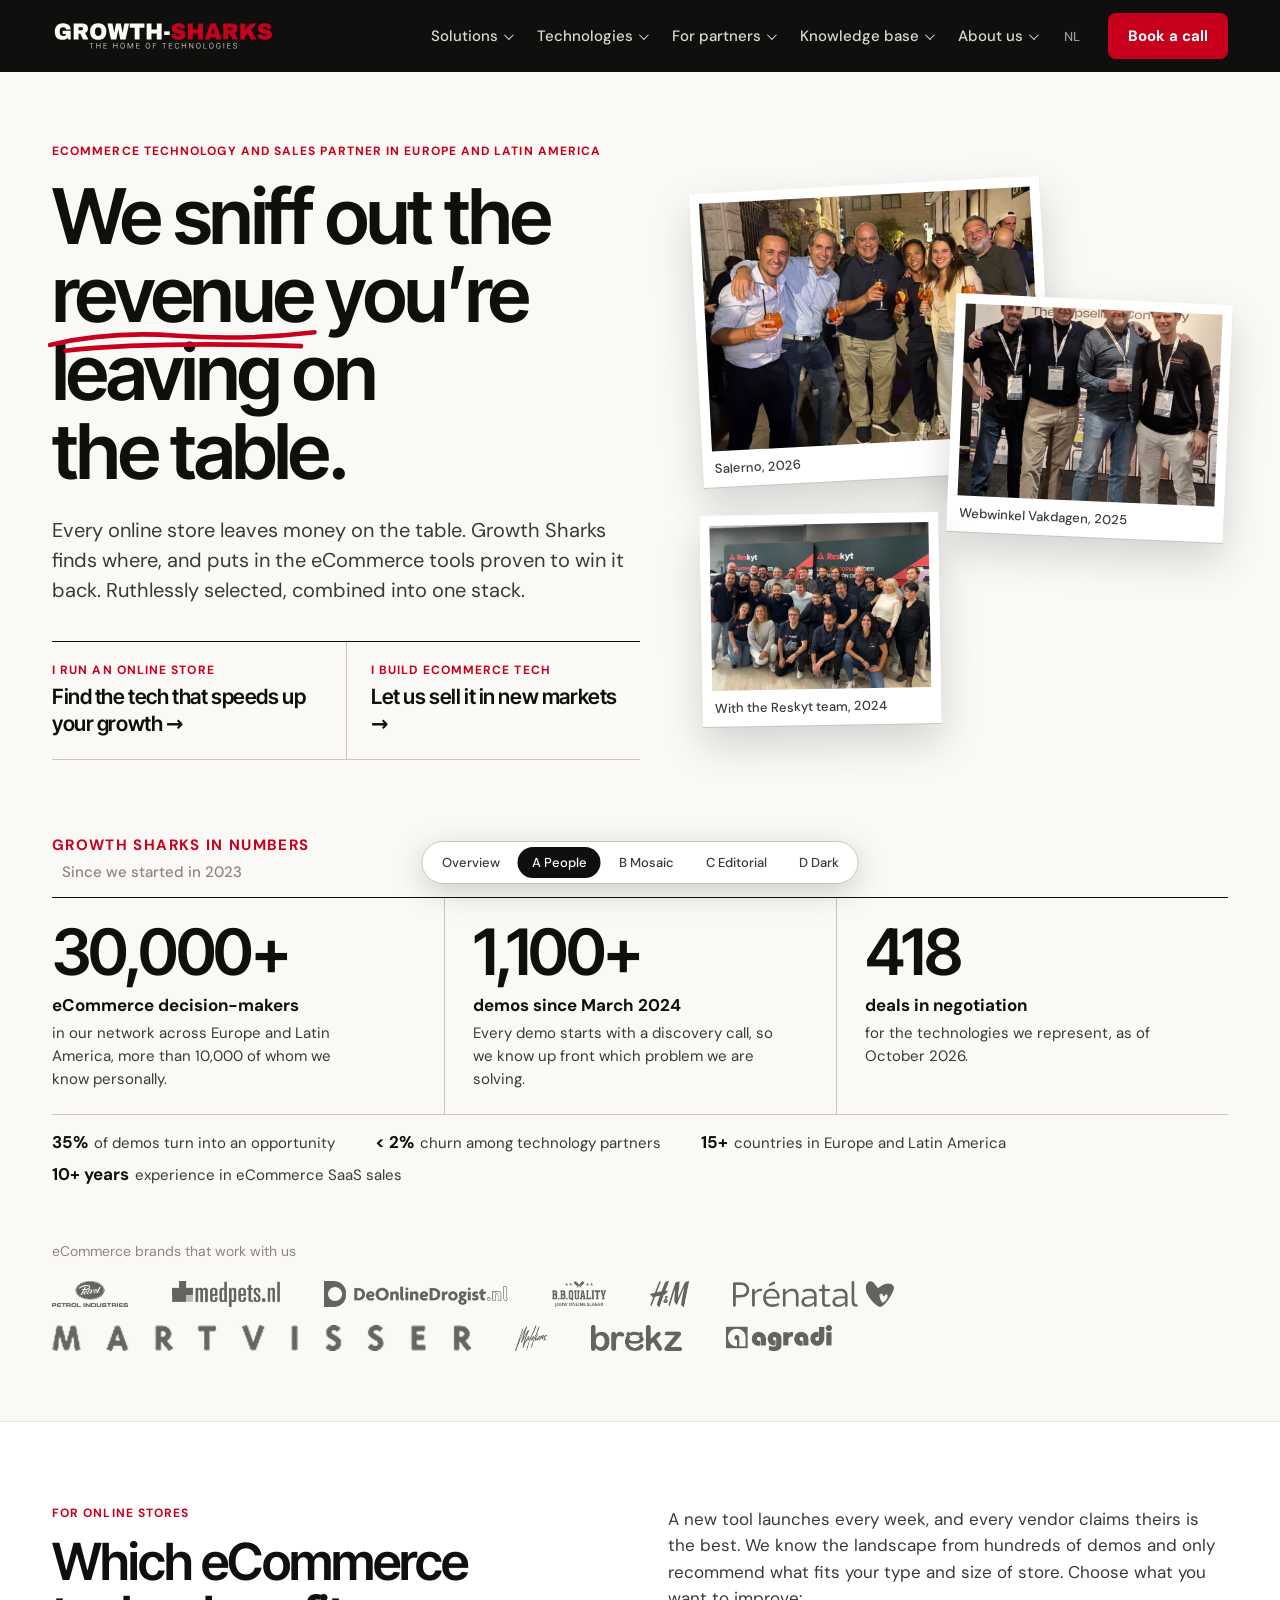
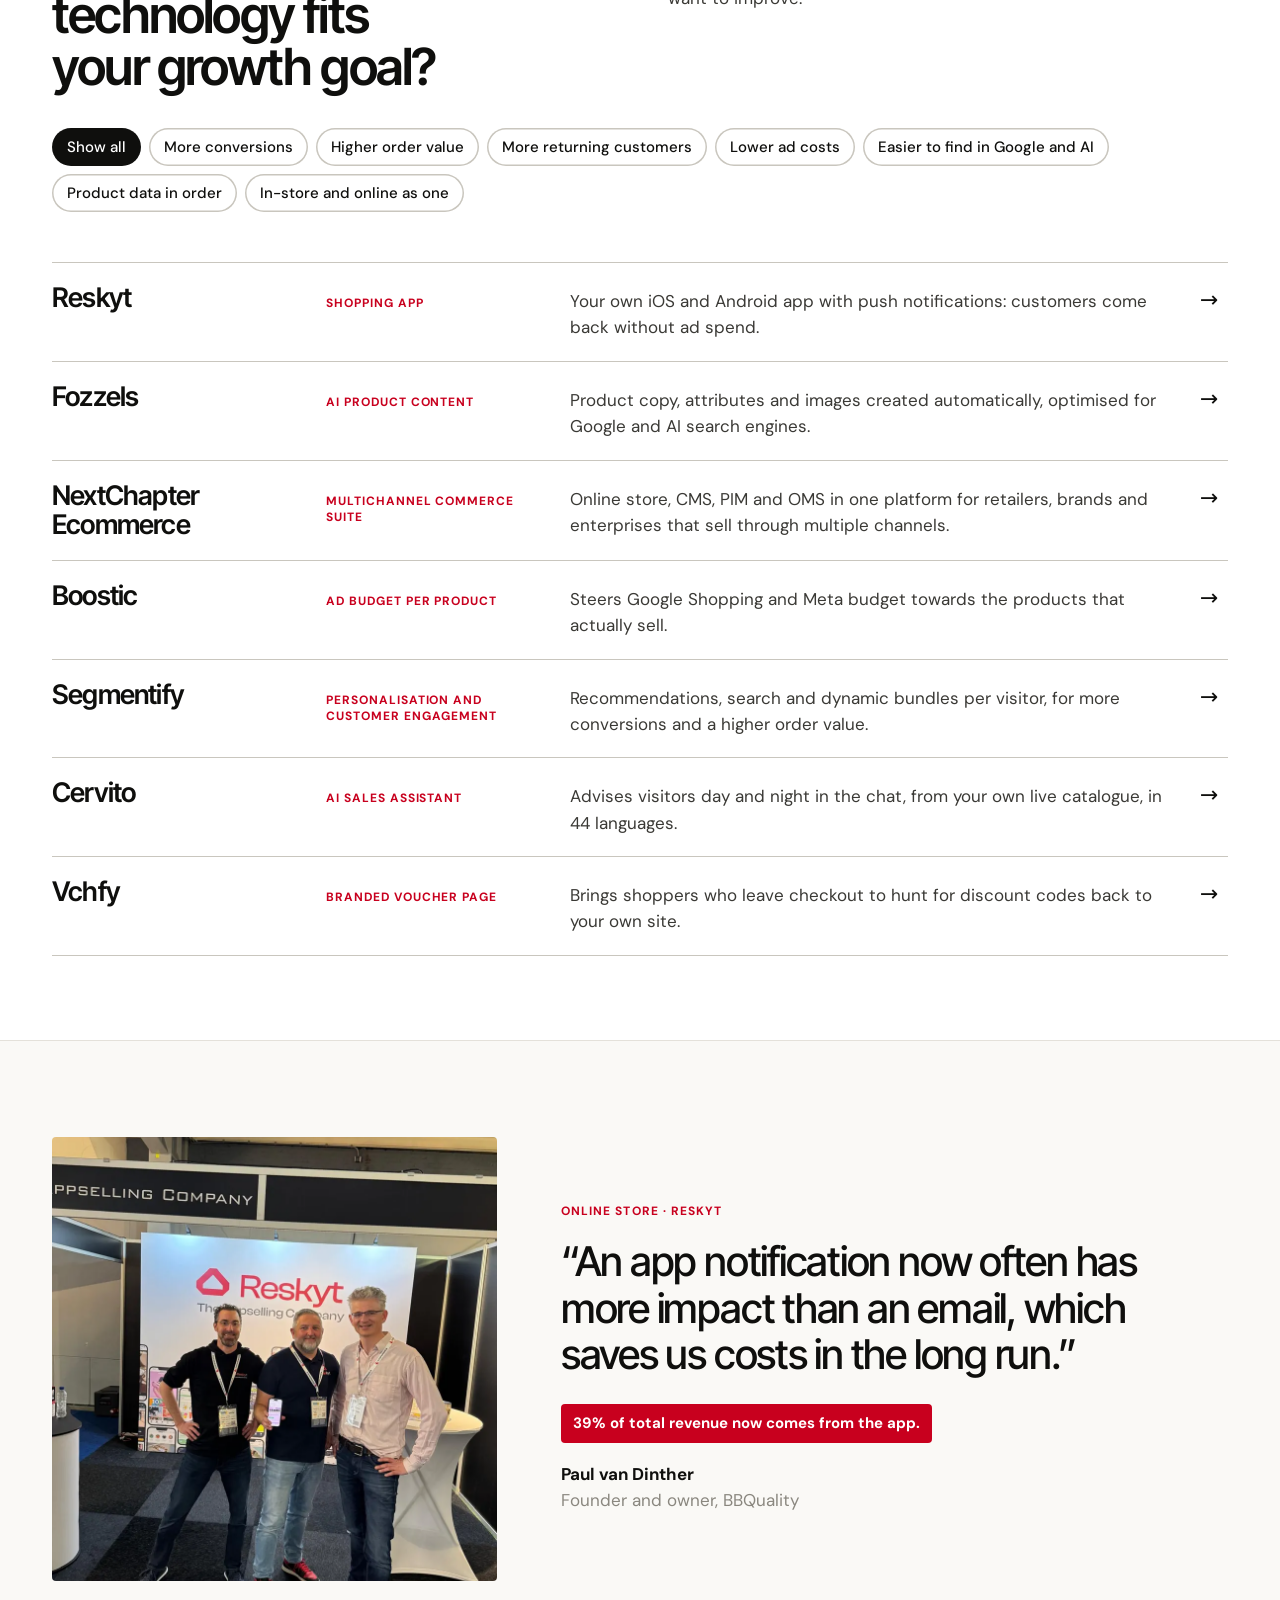
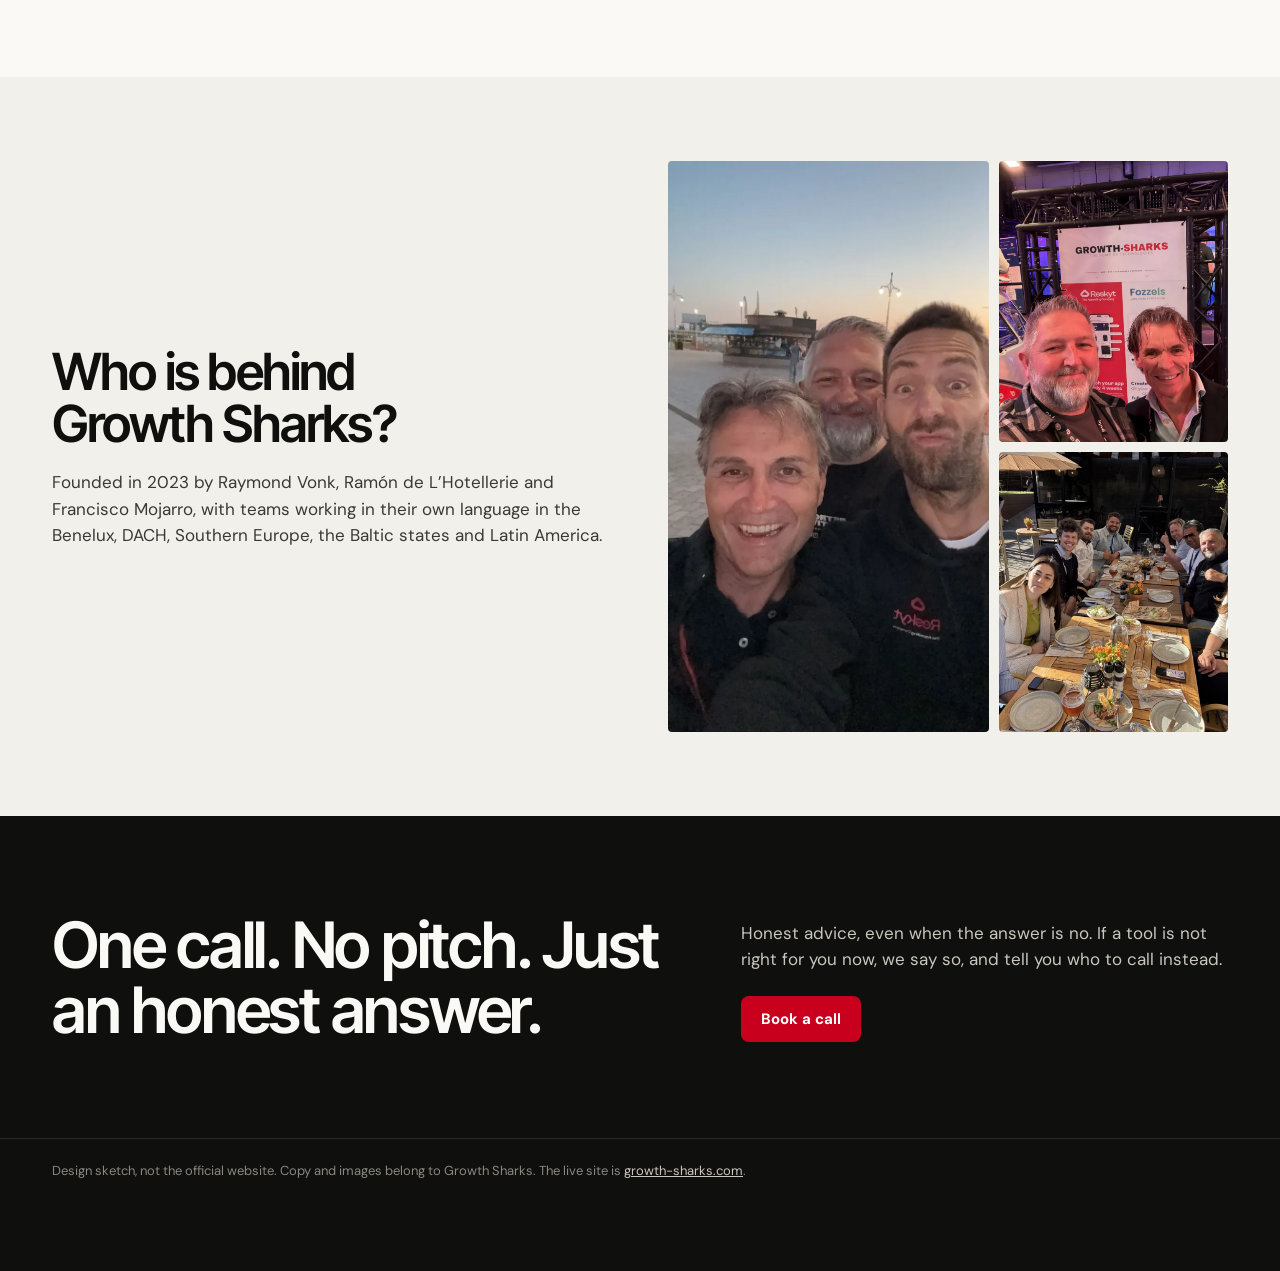
==== a-people.html @ c6c8a829 "Design sketches: four directions for the home page" ====
<!doctype html>
<html lang="en">
<head>
<meta charset="utf-8">
<meta name="viewport" content="width=device-width,initial-scale=1">
<title>A. People first</title>
<meta name="robots" content="noindex,nofollow">
<link rel="stylesheet" href="base.css">
<script src="proto.js" defer></script>
<style>
/* A. People first. References: Clay, Maze, Dovetail. Real photos replace the diagram. */
.hero{padding:72px 0 40px}
.hero .wrap{display:grid;grid-template-columns:1.05fr .95fr;gap:56px;align-items:center}
.hero h1{font-size:clamp(46px,6vw,84px);margin:18px 0 24px}
.hero h1 em{font-style:normal;position:relative;white-space:nowrap}
.hero h1 em svg{position:absolute;left:-2%;bottom:-.16em;width:104%;height:.3em;overflow:visible}
.hero p.lead{font-size:20px;line-height:1.5;color:var(--ink-3);max-width:34em}

.paths{display:grid;grid-template-columns:1fr 1fr;margin-top:36px;border-top:1.5px solid var(--ink)}
.paths a{padding:20px 20px 20px 0;display:block;border-bottom:1px solid var(--line-2)}
.paths a+a{padding-left:24px;border-left:1px solid var(--line-2)}
.paths small{display:block;font:700 12px var(--body);letter-spacing:.09em;text-transform:uppercase;color:var(--red);margin-bottom:6px}
.paths b{font:600 21px/1.2 var(--head);letter-spacing:-.02em}
.paths a:hover b{text-decoration:underline;text-decoration-thickness:2px;text-underline-offset:4px}

.pile{position:relative;height:545px}
.pile figure{position:absolute;background:#fff;padding:10px 10px 0;box-shadow:0 1px 0 var(--line-2),0 18px 40px rgba(15,15,13,.16)}
.pile img{width:100%;aspect-ratio:4/3;object-fit:cover}
.pile figcaption{font:500 13px/1 var(--body);color:var(--ink-3);padding:11px 2px 12px}
.pile .p1{width:66%;left:0;top:6px;transform:rotate(-3deg)}
.pile .p2{width:52%;right:0;top:120px;transform:rotate(2.5deg);z-index:2}
.pile .p3{width:45%;left:1%;bottom:0;transform:rotate(-1deg);z-index:3}

.nums{padding:36px 0 28px}
.nums .row{display:grid;grid-template-columns:repeat(3,1fr);border-top:1.5px solid var(--ink)}
.nums .row>div{padding:22px 28px 22px 0}
.nums .row>div+div{padding-left:28px;border-left:1px solid var(--line-2)}
.nums b{display:block;font:600 clamp(44px,5vw,68px)/1 var(--head);letter-spacing:-.04em}
.nums span{display:block;font-weight:700;margin:8px 0 4px}
.nums p{font-size:15px;color:var(--ink-3);max-width:30ch}
.nums .small{display:flex;flex-wrap:wrap;gap:8px 40px;border-top:1px solid var(--line-2);padding-top:16px;font-size:15px;color:var(--ink-3)}
.nums .small b{display:inline;font:700 17px var(--body);letter-spacing:0;color:var(--ink);margin-right:6px}

.brands{padding:26px 0 70px}
.brands p{font-size:14px;color:var(--mute);margin-bottom:18px}

.sel{background:#fff;border-top:1px solid var(--line);border-bottom:1px solid var(--line);padding:84px 0}
.sel .top{display:grid;grid-template-columns:1fr 1fr;gap:56px;margin-bottom:36px}
.sel h2{font-size:clamp(34px,4vw,54px)}
.sel .top p{color:var(--ink-3)}
.rows a{display:grid;grid-template-columns:250px 220px 1fr 28px;gap:24px;align-items:baseline;padding:20px 0;border-top:1px solid var(--line-2)}
.rows a:last-child{border-bottom:1px solid var(--line-2)}
.rows b{font:600 27px/1.1 var(--head);letter-spacing:-.03em}
.rows small{font:700 12px var(--body);letter-spacing:.08em;text-transform:uppercase;color:var(--red)}
.rows span{color:var(--ink-3)}
.rows i{font-style:normal;font-size:22px;transition:transform .15s}
.rows a:hover{background:var(--paper)}
.rows a:hover i{transform:translateX(6px);color:var(--red)}

.say{padding:96px 0}
.say .wrap{display:grid;grid-template-columns:.8fr 1.2fr;gap:64px;align-items:center}
.say img{width:100%;aspect-ratio:1/1;object-fit:cover;border-radius:4px}
.say blockquote{font:500 clamp(28px,3.2vw,44px)/1.14 var(--head);letter-spacing:-.03em}
.say .res{display:inline-block;margin:26px 0 18px;padding:8px 12px;background:var(--red);color:#fff;font-weight:700;font-size:15px;border-radius:4px}
.say cite{display:block;font-style:normal;font-weight:700}
.say cite span{display:block;font-weight:400;color:var(--mute)}

.who{background:var(--paper-2);padding:84px 0}
.who .wrap{display:grid;grid-template-columns:1fr 1fr;gap:56px;align-items:center}
.who h2{font-size:clamp(34px,4vw,54px);margin-bottom:20px}
.who p{color:var(--ink-3);max-width:36em}
.who .strip{display:grid;grid-template-columns:1.4fr 1fr;gap:10px}
.who .strip img{width:100%;height:100%;object-fit:cover;border-radius:4px;aspect-ratio:4/3}
.who .strip img:first-child{grid-row:span 2;aspect-ratio:auto}

@media (max-width:900px){
  .hero .wrap,.sel .top,.say .wrap,.who .wrap{grid-template-columns:1fr;gap:32px}
  .paths,.nums .row{grid-template-columns:1fr}
  .paths a+a,.nums .row>div+div{padding-left:0;border-left:0}
  .nums .row>div{border-bottom:1px solid var(--line-2)}
  .pile{height:400px}
  .rows a{grid-template-columns:1fr 24px;gap:4px 12px}
  .rows small,.rows span{grid-column:1}
  .rows i{grid-row:1;grid-column:2}
}
</style>
</head>
<body>
<header class="hd"><div class="wrap">
  <img src="assets/img/gs-logo-light.svg" alt="Growth Sharks, the home of technologies">
  <nav><a href="#">Solutions</a><a href="#">Technologies</a><a href="#">For partners</a><a href="#">Knowledge base</a><a href="#">About us</a></nav>
  <a class="lang" href="https://www.growth-sharks.com/">NL</a><a class="btn" href="#contact">Book a call</a>
</div></header>

<section class="hero"><div class="wrap">
  <div>
    <p class="eyebrow">eCommerce technology and sales partner in Europe and Latin America</p>
    <h1>We sniff out the <em>revenue<svg viewBox="0 0 300 20" preserveAspectRatio="none" aria-hidden="true"><path d="M3 13c48-9 92-11 142-8 52 3 98 2 152-3M20 18c70-6 150-7 262-4" fill="none" stroke="#c8001e" stroke-width="4" stroke-linecap="round"/></svg></em> you’re leaving on the table.</h1>
    <p class="lead">Every online store leaves money on the table. Growth Sharks finds where, and puts in the eCommerce tools proven to win it back. Ruthlessly selected, combined into one stack.</p>
    <div class="paths">
      <a href="#stores"><small>I run an online store</small><b>Find the tech that speeds up your growth →</b></a>
      <a href="https://www.growth-sharks.com/en/#gs-partners"><small>I build eCommerce tech</small><b>Let us sell it in new markets →</b></a>
    </div>
  </div>
  <div class="pile" aria-label="The Growth Sharks team at work">
    <figure class="p1"><img src="assets/img/reel/2026-salerno-networking.webp" alt=""><figcaption>Salerno, 2026</figcaption></figure>
    <figure class="p2"><img src="assets/img/reel/2025-wwv.webp" alt=""><figcaption>Webwinkel Vakdagen, 2025</figcaption></figure>
    <figure class="p3"><img src="assets/img/reel/2024-reskyt-team-building-1.webp" alt=""><figcaption>With the Reskyt team, 2024</figcaption></figure>
  </div>
</div></section>

<section class="nums"><div class="wrap">
  <p class="eyebrow" style="margin-bottom:14px">Growth Sharks in numbers <span class="mute" style="font-weight:500;text-transform:none;letter-spacing:0;margin-left:10px">Since we started in 2023</span></p>
  <div class="row">
    <div><b>30,000+</b><span>eCommerce decision-makers</span><p>in our network across Europe and Latin America, more than 10,000 of whom we know personally.</p></div>
    <div><b>1,100+</b><span>demos since March 2024</span><p>Every demo starts with a discovery call, so we know up front which problem we are solving.</p></div>
    <div><b>418</b><span>deals in negotiation</span><p>for the technologies we represent, as of October 2026.</p></div>
  </div>
  <div class="small">
    <div><b>35%</b>of demos turn into an opportunity</div>
    <div><b>&lt; 2%</b>churn among technology partners</div>
    <div><b>15+</b>countries in Europe and Latin America</div>
    <div><b>10+ years</b>experience in eCommerce SaaS sales</div>
  </div>
</div></section>

<section class="brands"><div class="wrap">
  <p>eCommerce brands that work with us</p>
  <div class="logos">
    <img src="assets/img/logos/petrol.webp" alt="Petrol Industries"><img src="assets/img/logos/medpets.webp" alt="Medpets"><img src="assets/img/logos/deonlinedrogist.webp" alt="DeOnlineDrogist"><img src="assets/img/logos/bbquality.webp" alt="BBQuality"><img src="assets/img/logos/hm.webp" alt="H&amp;M"><img src="assets/img/logos/prenatal.webp" alt="Prenatal"><img src="assets/img/logos/mart-visser.webp" alt="Mart Visser"><img src="assets/img/logos/malelions.webp" alt="Malelions"><img src="assets/img/logos/brekz.webp" alt="Brekz"><img src="assets/img/logos/agradi.webp" alt="Agradi">
  </div>
</div></section>

<section class="sel" id="stores"><div class="wrap">
  <div class="top">
    <div><p class="eyebrow" style="margin-bottom:14px">For online stores</p><h2>Which eCommerce technology fits your growth goal?</h2></div>
    <p>A new tool launches every week, and every vendor claims theirs is the best. We know the landscape from hundreds of demos and only recommend what fits your type and size of store. Choose what you want to improve:</p>
  </div>
  <div class="chips" data-goals></div>
  <div class="rows">
    <a data-tech="reskyt" href="https://www.growth-sharks.com/en/reskyt/"><b>Reskyt</b><small>Shopping app</small><span>Your own iOS and Android app with push notifications: customers come back without ad spend.</span><i>→</i></a>
    <a data-tech="fozzels" href="https://www.growth-sharks.com/en/fozzels/"><b>Fozzels</b><small>AI product content</small><span>Product copy, attributes and images created automatically, optimised for Google and AI search engines.</span><i>→</i></a>
    <a data-tech="nextchapter-ecommerce" href="https://www.growth-sharks.com/en/nextchapter-ecommerce/"><b>NextChapter Ecommerce</b><small>Multichannel commerce suite</small><span>Online store, CMS, PIM and OMS in one platform for retailers, brands and enterprises that sell through multiple channels.</span><i>→</i></a>
    <a data-tech="boostic" href="https://www.growth-sharks.com/en/boostic/"><b>Boostic</b><small>Ad budget per product</small><span>Steers Google Shopping and Meta budget towards the products that actually sell.</span><i>→</i></a>
    <a data-tech="segmentify" href="https://www.growth-sharks.com/en/segmentify/"><b>Segmentify</b><small>Personalisation and customer engagement</small><span>Recommendations, search and dynamic bundles per visitor, for more conversions and a higher order value.</span><i>→</i></a>
    <a data-tech="cervito" href="https://www.growth-sharks.com/en/cervito/"><b>Cervito</b><small>AI sales assistant</small><span>Advises visitors day and night in the chat, from your own live catalogue, in 44 languages.</span><i>→</i></a>
    <a data-tech="vchfy" href="https://www.growth-sharks.com/en/vchfy/"><b>Vchfy</b><small>Branded voucher page</small><span>Brings shoppers who leave checkout to hunt for discount codes back to your own site.</span><i>→</i></a>
  </div>
</div></section>

<section class="say"><div class="wrap">
  <img src="assets/img/reel/2025-wwv-mr-online-drogist.webp" alt="">
  <div>
    <p class="eyebrow" style="margin-bottom:18px">Online store · Reskyt</p>
    <blockquote>“An app notification now often has more impact than an email, which saves us costs in the long run.”</blockquote>
    <p class="res">39% of total revenue now comes from the app.</p>
    <cite>Paul van Dinther<span>Founder and owner, BBQuality</span></cite>
  </div>
</div></section>

<section class="who"><div class="wrap">
  <div>
    <h2>Who is behind Growth Sharks?</h2>
    <p>Founded in 2023 by Raymond Vonk, Ramón de L’Hotellerie and Francisco Mojarro, with teams working in their own language in the Benelux, DACH, Southern Europe, the Baltic states and Latin America.</p>
  </div>
  <div class="strip">
    <img src="assets/img/reel/2025-scheveningen.webp" alt="">
    <img src="assets/img/reel/2026-meet-magento.webp" alt="">
    <img src="assets/img/reel/2025-innovation-diner.webp" alt="">
  </div>
</div></section>

<section class="cta" id="contact"><div class="wrap">
  <h2>One call. No pitch. Just an honest answer.</h2>
  <div><p>Honest advice, even when the answer is no. If a tool is not right for you now, we say so, and tell you who to call instead.</p><a class="btn" href="https://www.growth-sharks.com/en/#gs-contact">Book a call</a></div>
</div></section>
<div class="ft"><div class="wrap">Design sketch, not the official website. Copy and images belong to Growth Sharks. The live site is <a href="https://www.growth-sharks.com/en/" style="text-decoration:underline">growth-sharks.com</a>.</div></div>

<nav class="sw"><a href="index.html">Overview</a><a class="on" href="a-people.html">A People</a><a href="b-mosaic.html">B Mosaic</a><a href="c-editorial.html">C Editorial</a><a href="d-dark.html">D Dark</a></nav>
</body>
</html>
---- base.css ----
/* Shared base for all variants. Colours, fonts and copy come from the current Growth Sharks site. */
@font-face{font-family:"Inter Tight";font-weight:500;font-display:swap;src:url("assets/fonts/inter-tight-latin-500-normal.BFXNXuvF.woff2") format("woff2")}
@font-face{font-family:"Inter Tight";font-weight:600;font-display:swap;src:url("assets/fonts/inter-tight-latin-600-normal.BgSTtRxb.woff2") format("woff2")}
@font-face{font-family:"Inter Tight";font-weight:700;font-display:swap;src:url("assets/fonts/inter-tight-latin-700-normal.BZKd_v_8.woff2") format("woff2")}
@font-face{font-family:"DM Sans";font-weight:400;font-display:swap;src:url("assets/fonts/dm-sans-latin-400-normal.CW0RaeGs.woff2") format("woff2")}
@font-face{font-family:"DM Sans";font-weight:500;font-display:swap;src:url("assets/fonts/dm-sans-latin-500-normal.B9HHJjqV.woff2") format("woff2")}
@font-face{font-family:"DM Sans";font-weight:700;font-display:swap;src:url("assets/fonts/dm-sans-latin-700-normal.DvUfVpUG.woff2") format("woff2")}

:root{
  --ink:#0f0f0d; --ink-2:#2b2a26; --ink-3:#3a3935;
  --red:#c8001e; --red-deep:#9a0016; --red-soft:#ff8a96;
  --paper:#faf9f6; --paper-2:#f2f0eb; --line:#e4e1da; --line-2:#c9c6be;
  --mute:#8a877f; --white:#fff;
  --head:"Inter Tight","DM Sans",system-ui,sans-serif;
  --body:"DM Sans",system-ui,-apple-system,"Segoe UI",sans-serif;
  --wrap:1240px;
}
*{box-sizing:border-box}
html{-webkit-text-size-adjust:100%}
body{margin:0;background:var(--paper);color:var(--ink);font:400 17px/1.55 var(--body);-webkit-font-smoothing:antialiased}
img{display:block;max-width:100%}
a{color:inherit;text-decoration:none}
h1,h2,h3,p,figure,blockquote,ul{margin:0;padding:0}
ul{list-style:none}
h1,h2,h3{font-family:var(--head);font-weight:600;letter-spacing:-.035em;line-height:1.02;text-wrap:balance}
.wrap{max-width:var(--wrap);margin:0 auto;padding:0 32px}
.eyebrow{font:700 12px/1.3 var(--body);letter-spacing:.09em;text-transform:uppercase;color:var(--red)!important}
.mute{color:var(--mute)}

/* Header stays dark, as now, because the logo exists only in the light version */
.hd{background:var(--ink);color:var(--paper);position:sticky;top:0;z-index:20}
.hd .wrap{display:flex;align-items:center;gap:28px;height:72px}
.hd img{height:30px;width:auto}
.hd nav{margin-left:auto;display:flex;gap:26px;font:500 15px var(--body)}
.hd nav a{opacity:.86}
.hd nav a:hover{opacity:1}
.hd .lang{font:500 13px var(--body);opacity:.6}
.hd .lang:hover{opacity:1}
html{scroll-behavior:smooth;scroll-padding-top:84px}
[hidden]{display:none!important}
:focus-visible{outline:2px solid var(--red);outline-offset:3px}

/* Header menus, built by proto.js from the live site's menu */
.hd nav .dd{position:static}
.hd nav button{background:none;border:0;padding:8px 0;color:inherit;font:500 15px var(--body);opacity:.86;cursor:pointer;display:flex;align-items:center;gap:6px}
.hd nav button::after{content:"";width:6px;height:6px;border-right:1.5px solid currentColor;border-bottom:1.5px solid currentColor;transform:rotate(45deg) translateY(-2px);transition:transform .15s}
.hd nav button:hover,.hd nav .open button{opacity:1}
.hd nav .open button::after{transform:rotate(225deg) translate(-2px,-1px)}
.dd-panel{display:none;position:absolute;left:0;right:0;top:72px;background:var(--paper);color:var(--ink);border-bottom:1.5px solid var(--ink);box-shadow:0 24px 40px rgba(15,15,13,.14)}
.dd.open .dd-panel{display:grid;grid-template-columns:minmax(0,300px) minmax(0,1fr);gap:48px;padding:32px max(32px,calc((100vw - var(--wrap))/2 + 32px)) 36px}
.dd-head p{font:600 22px/1.2 var(--head);letter-spacing:-.02em;margin-bottom:14px}
.dd-head a{font-weight:700;font-size:15px;border-bottom:2px solid var(--red)}
.dd-list{display:grid;grid-template-columns:repeat(2,minmax(0,1fr));gap:0 36px}
.dd-list a{display:block;padding:12px 0;border-top:1px solid var(--line-2)}
.dd-list b{display:block;font:600 17px var(--head);letter-spacing:-.01em}
.dd-list span{font-size:14px;color:var(--ink-3)}
.dd-list a:hover b{color:var(--red)}
.burger{display:none;margin-left:auto;background:none;border:0;color:inherit;font:700 14px var(--body);padding:10px 4px;cursor:pointer}

/* Goal filter chips, same in every variant */
.chips{display:flex;flex-wrap:wrap;gap:8px;margin-bottom:22px}
.chips button{padding:9px 15px;border-radius:99px;border:0;background:transparent;box-shadow:inset 0 0 0 1.5px var(--line-2);font:500 15px var(--body);color:var(--ink);cursor:pointer}
.chips button:hover{box-shadow:inset 0 0 0 1.5px var(--ink)}
.chips button.on{background:var(--ink);color:#fff;box-shadow:none}
.chips-note{font-size:14px;color:var(--mute);min-height:22px;margin:-8px 0 14px}
.ft a{color:#c9c6be}

.btn{display:inline-flex;align-items:center;gap:8px;background:var(--red);color:#fff;font:700 15px var(--body);padding:13px 20px;border-radius:8px;border:0}
.btn:hover{background:var(--red-deep)}
.btn.ghost{background:transparent;color:inherit;box-shadow:inset 0 0 0 1.5px currentColor}
.btn.ghost:hover{background:var(--ink);color:var(--paper)}

/* Customer logo strip */
.logos{display:flex;flex-wrap:wrap;align-items:center;gap:18px 44px}
.logos img{height:26px;width:auto;opacity:.78}
.logos.on-dark img{filter:invert(1) brightness(1.6);opacity:.7}

/* Closing call to action, same in every variant */
.cta{background:var(--ink);color:var(--paper);padding:96px 0}
.cta .wrap{display:grid;grid-template-columns:1.3fr 1fr;gap:56px;align-items:end}
.cta h2{font-size:clamp(40px,5vw,68px)}
.cta p{color:#c9c6be;max-width:44ch;margin-bottom:24px}
.ft{background:var(--ink);color:#8a877f;font-size:13px;padding:22px 0 90px;border-top:1px solid #2b2a26}

/* Switcher between variants. Not part of the design. */
.sw{position:fixed;left:50%;bottom:16px;transform:translateX(-50%);z-index:50;display:flex;gap:4px;padding:5px;background:#fff;border:1px solid var(--line-2);border-radius:99px;box-shadow:0 8px 30px rgba(15,15,13,.18);font:500 13px var(--body)}
.sw a{padding:7px 14px;border-radius:99px;color:var(--ink-3);white-space:nowrap}
.sw a.on{background:var(--ink);color:#fff}
.sw a:hover:not(.on){background:var(--paper-2)}

@media (max-width:900px){
  .wrap{padding:0 20px}
  .burger{display:block}
  .hd .btn{margin-left:0!important;padding:10px 14px}
  .hd nav{display:none;position:absolute;left:0;right:0;top:72px;background:var(--ink);flex-direction:column;gap:0;padding:8px 20px 20px;max-height:calc(100vh - 72px);overflow:auto}
  .hd nav.show{display:flex}
  .hd nav button{width:100%;justify-content:space-between;padding:14px 0;border-top:1px solid #2b2a26;font-size:17px}
  .dd-panel{position:static;box-shadow:none;border:0;background:transparent;color:var(--paper)}
  .dd.open .dd-panel{display:block;padding:0 0 14px}
  .dd-head{display:none}
  .dd-list{grid-template-columns:1fr}
  .dd-list a{border-top:0;padding:8px 0}
  .dd-list span{color:#a9a69e}
  .hd .wrap{gap:12px}
  .hd img{height:22px;min-width:0}
  .hd .lang{display:none}
  .hd .btn{margin-left:auto}
  .cta .wrap{grid-template-columns:1fr;gap:20px}
  .sw{font-size:12px;max-width:calc(100vw - 16px);overflow:auto}
  .sw a{padding:7px 10px}
}
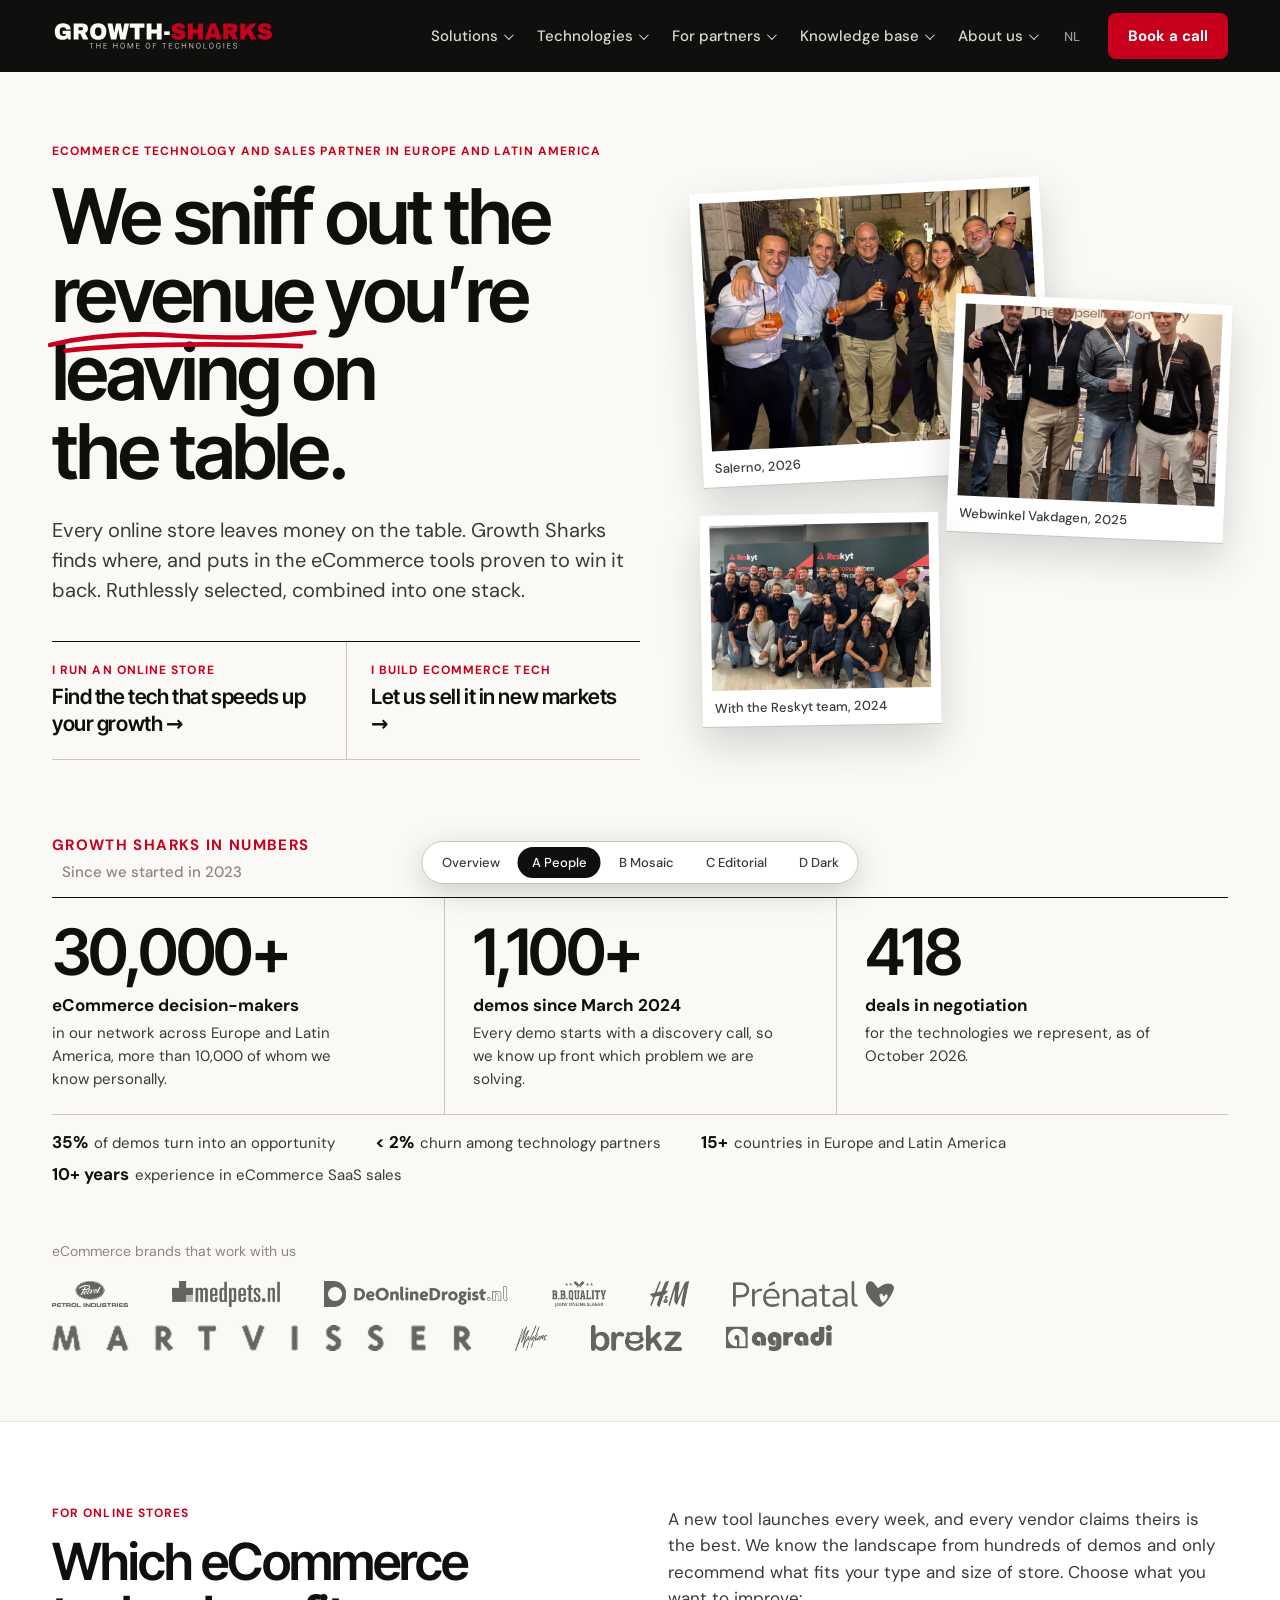
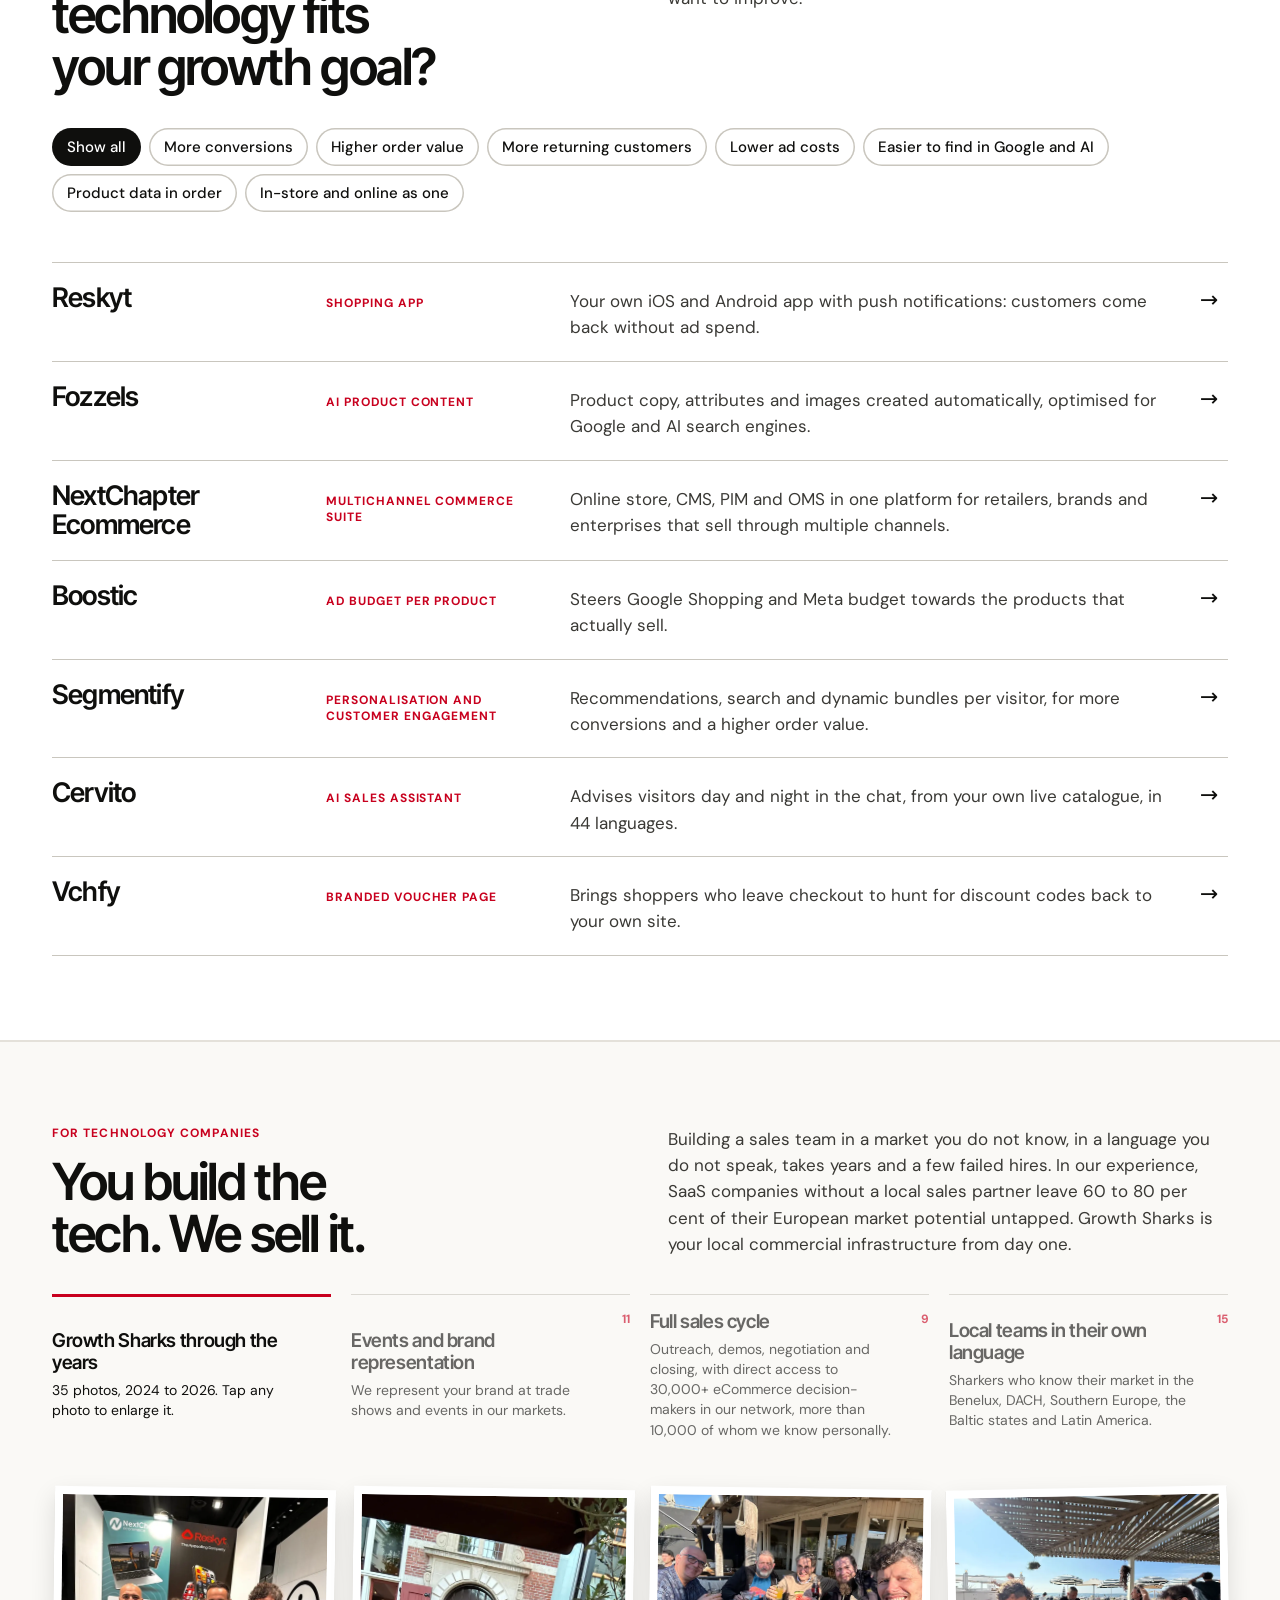
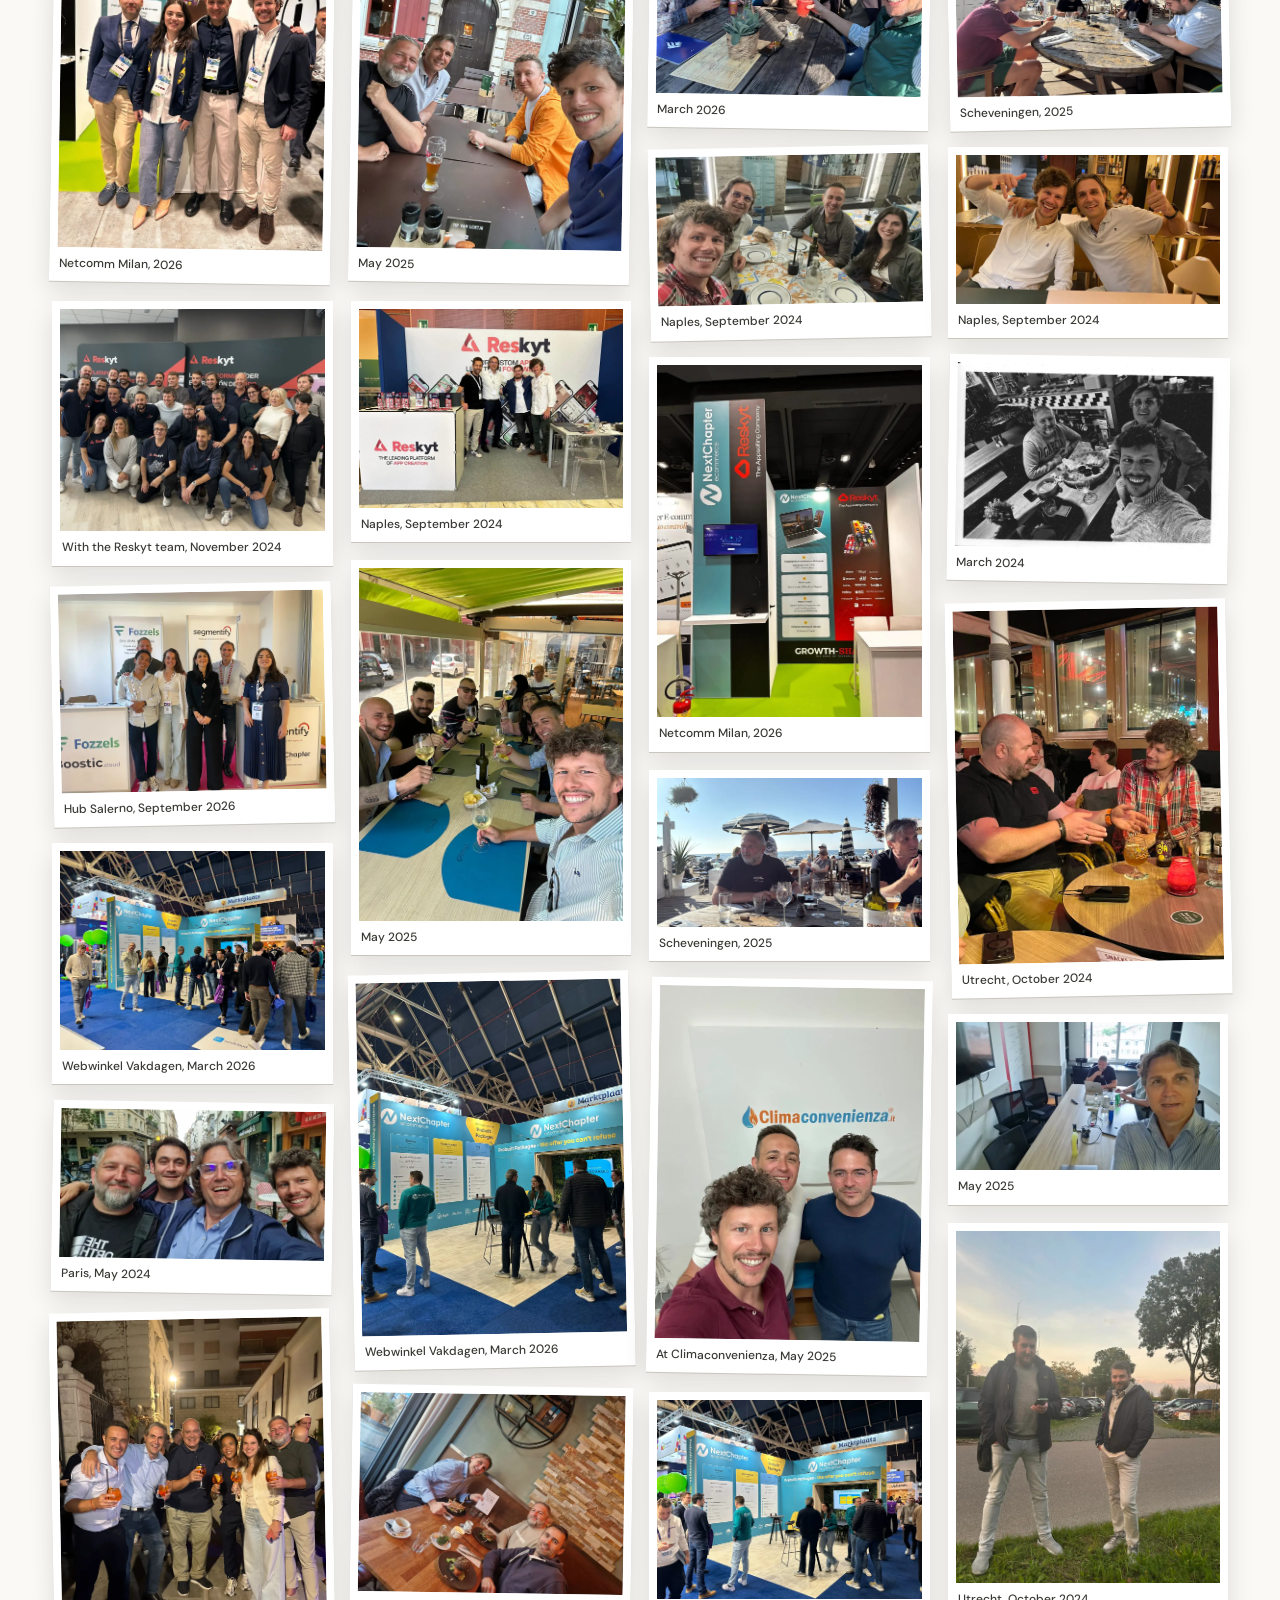
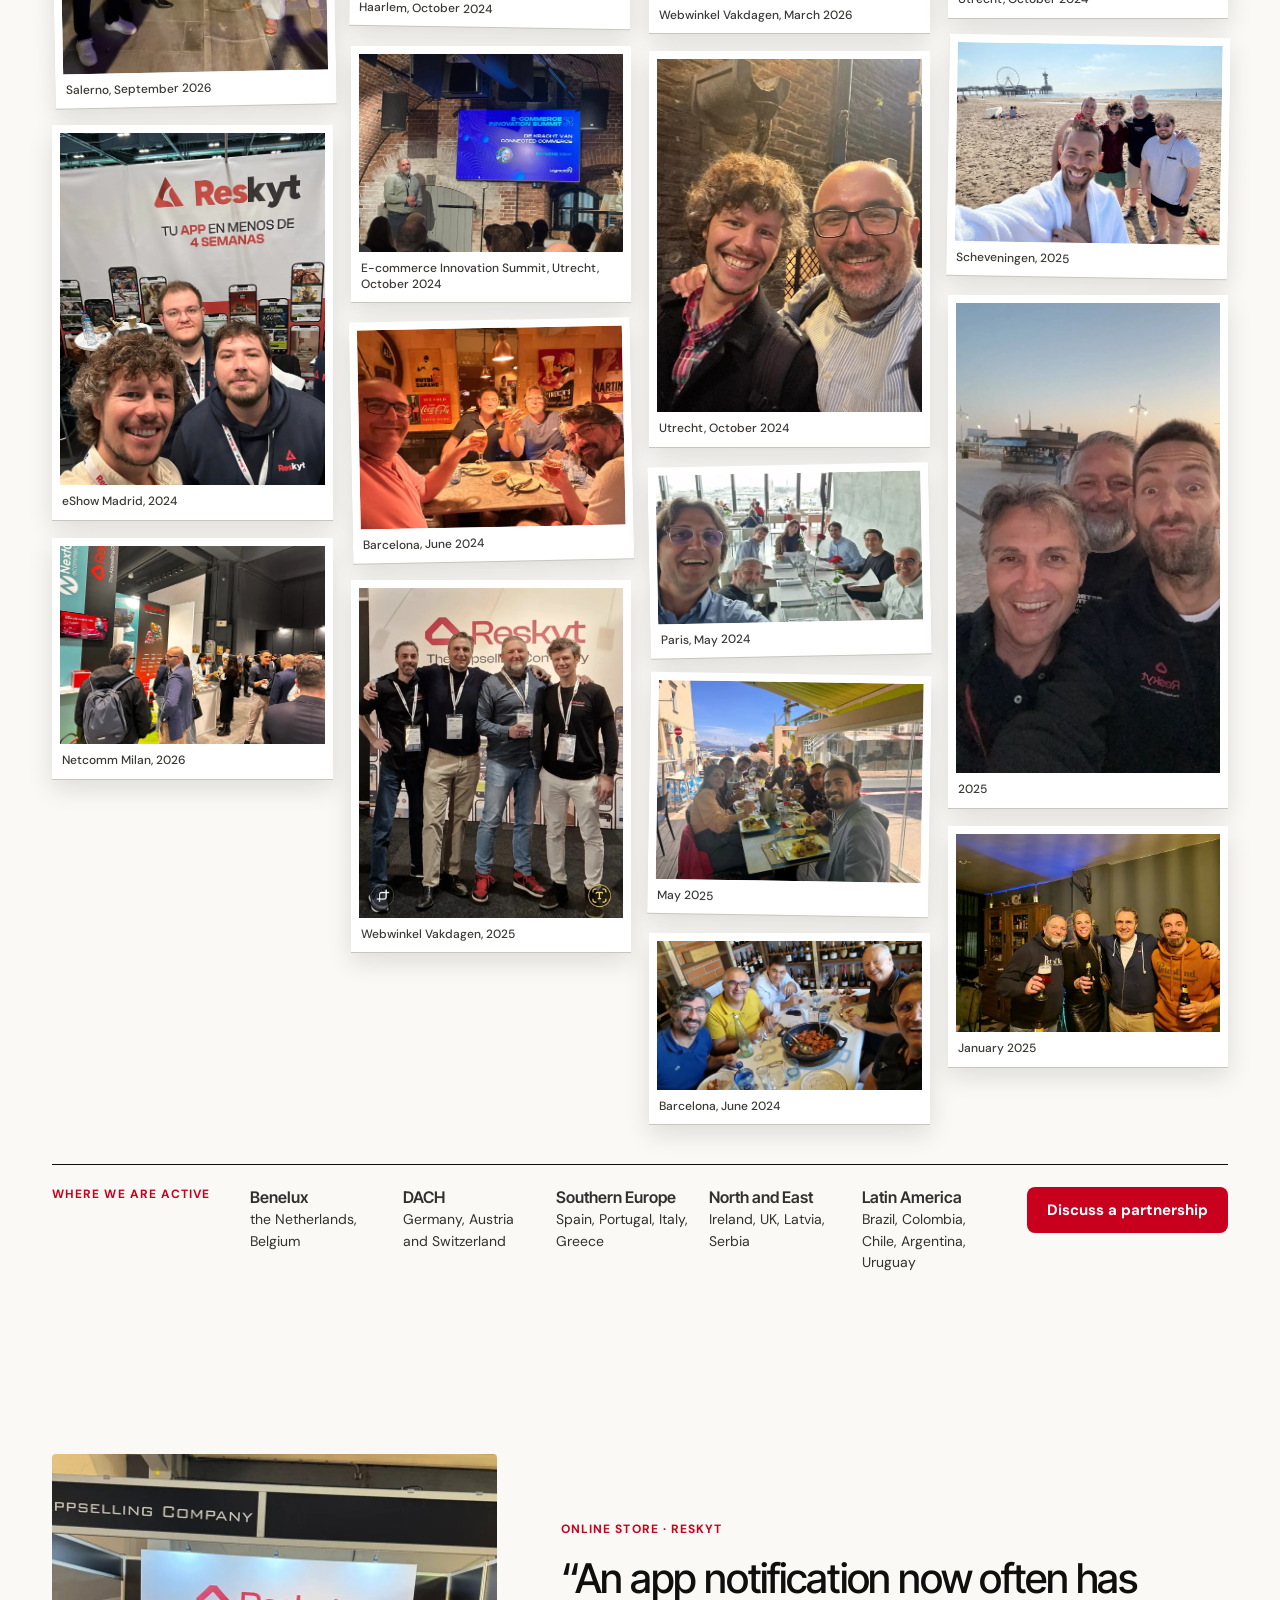
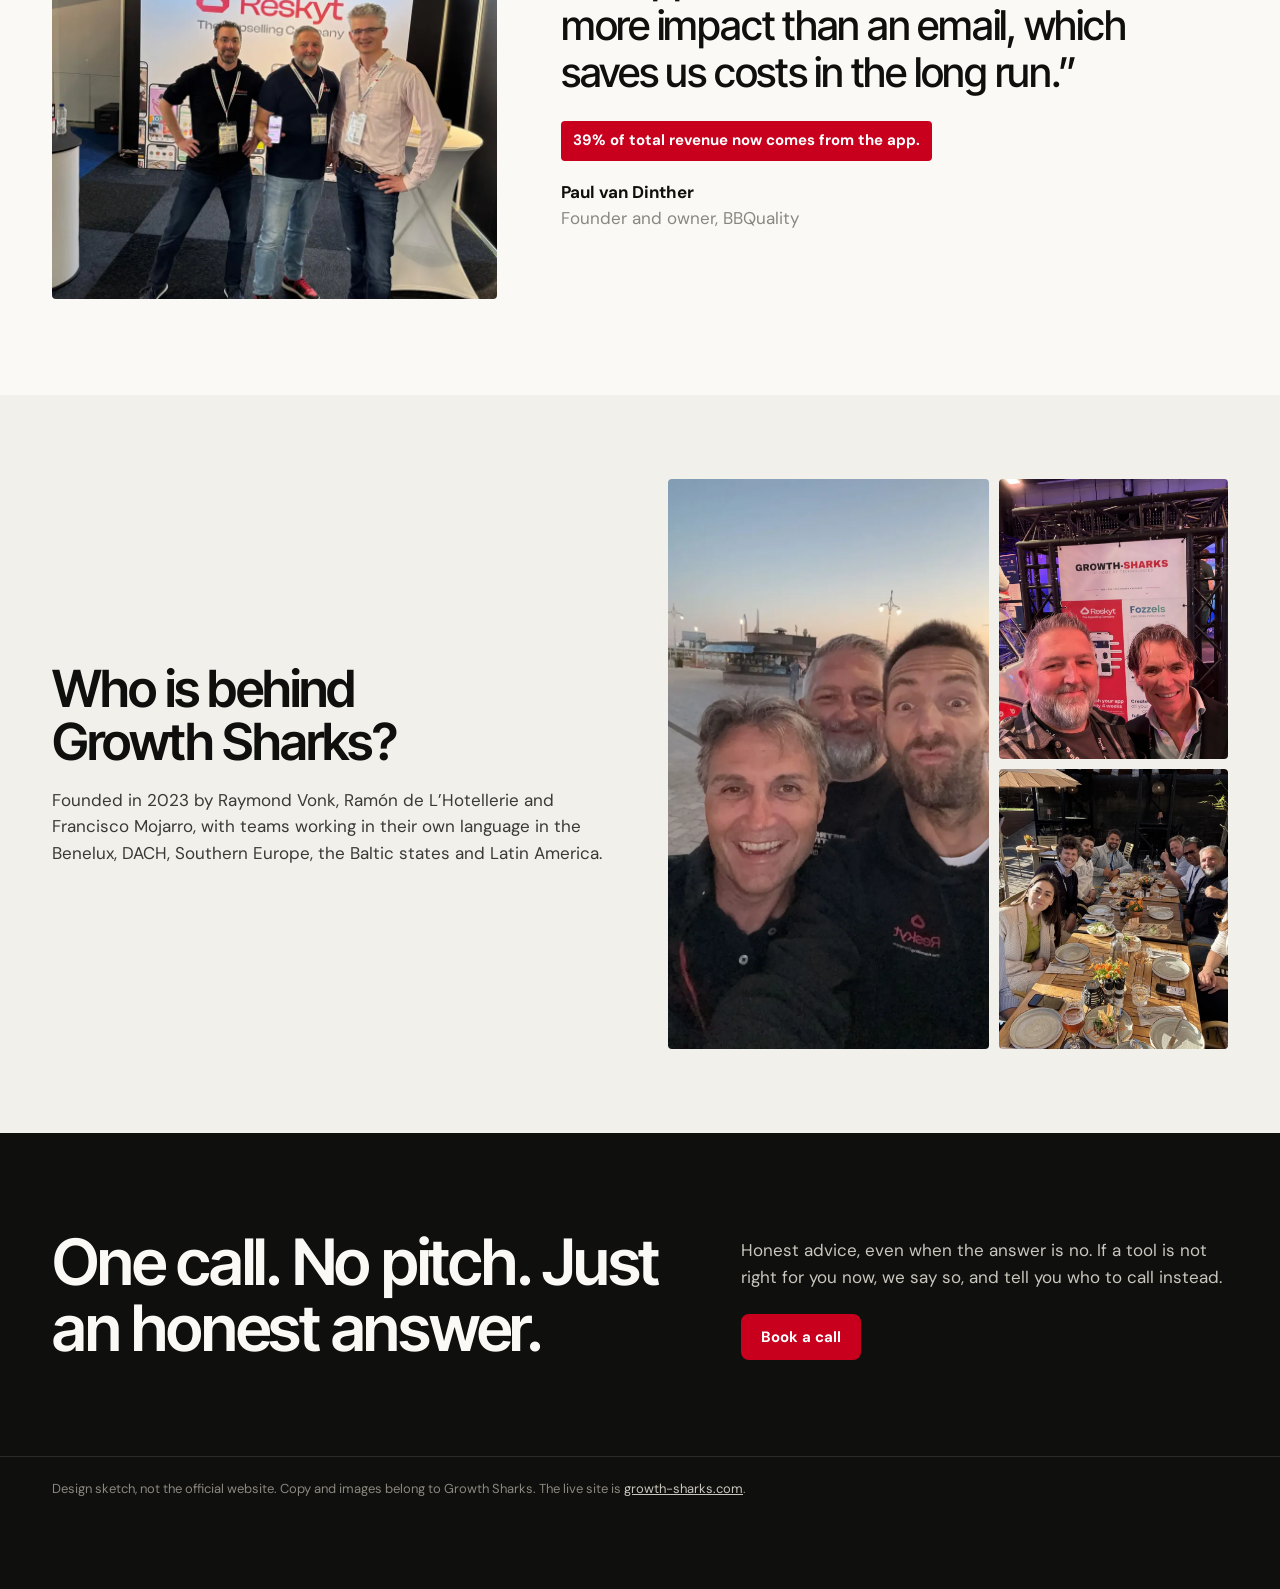
==== commit 4709a560: "Add photo proof section: trade shows, tech teams, local markets" ====
--- a/a-people.html
+++ b/a-people.html
@@ -83,6 +83,13 @@
   .rows small,.rows span{grid-column:1}
   .rows i{grid-row:1;grid-column:2}
 }
+/* Proof wall as prints on a table */
+.wall2{column-gap:18px;padding-top:6px}
+.wall2 figure{background:#fff;padding:8px 8px 0;margin-bottom:18px;box-shadow:0 1px 0 var(--line-2),0 10px 24px rgba(15,15,13,.12);transition:transform .2s}
+.wall2 figure:nth-child(3n){transform:rotate(-1.1deg)}
+.wall2 figure:nth-child(4n+1){transform:rotate(.9deg)}
+.wall2 figure:hover{transform:none;z-index:2}
+.wall2 figcaption{padding:9px 2px 10px}
 </style>
 </head>
 <body>
@@ -99,7 +106,7 @@
     <p class="lead">Every online store leaves money on the table. Growth Sharks finds where, and puts in the eCommerce tools proven to win it back. Ruthlessly selected, combined into one stack.</p>
     <div class="paths">
       <a href="#stores"><small>I run an online store</small><b>Find the tech that speeds up your growth →</b></a>
-      <a href="https://www.growth-sharks.com/en/#gs-partners"><small>I build eCommerce tech</small><b>Let us sell it in new markets →</b></a>
+      <a href="#partners"><small>I build eCommerce tech</small><b>Let us sell it in new markets →</b></a>
     </div>
   </div>
   <div class="pile" aria-label="The Growth Sharks team at work">
@@ -148,6 +155,61 @@
   </div>
 </div></section>
 
+<section class="proof" id="partners"><div class="wrap">
+  <div class="top">
+    <div><p class="eyebrow" style="margin-bottom:14px">For technology companies</p><h2>You build the tech. We sell it.</h2></div>
+    <p>Building a sales team in a market you do not know, in a language you do not speak, takes years and a few failed hires. In our experience, SaaS companies without a local sales partner leave 60 to 80 per cent of their European market potential untapped. Growth Sharks is your local commercial infrastructure from day one.</p>
+  </div>
+  <div class="tabs">
+    <button type="button" class="on" data-show="all" aria-pressed="true"><b>Growth Sharks through the years</b><span>35 photos, 2024 to 2026. Tap any photo to enlarge it.</span></button>
+    <button type="button" data-show="ev" aria-pressed="false"><b>Events and brand representation</b><span>We represent your brand at trade shows and events in our markets.</span><i>11</i></button>
+    <button type="button" data-show="sales" aria-pressed="false"><b>Full sales cycle</b><span>Outreach, demos, negotiation and closing, with direct access to 30,000+ eCommerce decision-makers in our network, more than 10,000 of whom we know personally.</span><i>9</i></button>
+    <button type="button" data-show="local" aria-pressed="false"><b>Local teams in their own language</b><span>Sharkers who know their market in the Benelux, DACH, Southern Europe, the Baltic states and Latin America.</span><i>15</i></button>
+  </div>
+  <div class="wall2">
+    <figure data-tag="ev" data-year="2026"><button type="button" aria-label="Enlarge photo: Netcomm Milan, 2026"><img src="assets/img/proof/2026-35.webp" width="1100" height="1466" loading="lazy" alt="Netcomm Milan, 2026"></button><figcaption>Netcomm Milan, 2026</figcaption></figure>
+    <figure data-tag="sales" data-year="2024"><button type="button" aria-label="Enlarge photo: With the Reskyt team, November 2024"><img src="assets/img/proof/2024-07.webp" width="1100" height="924" loading="lazy" alt="With the Reskyt team, November 2024"></button><figcaption>With the Reskyt team, November 2024</figcaption></figure>
+    <figure data-tag="ev" data-year="2026"><button type="button" aria-label="Enlarge photo: Hub Salerno, September 2026"><img src="assets/img/proof/2026-33.webp" width="1100" height="826" loading="lazy" alt="Hub Salerno, September 2026"></button><figcaption>Hub Salerno, September 2026</figcaption></figure>
+    <figure data-tag="ev" data-year="2026"><button type="button" aria-label="Enlarge photo: Webwinkel Vakdagen, March 2026"><img src="assets/img/proof/2026-41.webp" width="1100" height="826" loading="lazy" alt="Webwinkel Vakdagen, March 2026"></button><figcaption>Webwinkel Vakdagen, March 2026</figcaption></figure>
+    <figure data-tag="sales" data-year="2024"><button type="button" aria-label="Enlarge photo: Paris, May 2024"><img src="assets/img/proof/2024-05.webp" width="1100" height="618" loading="lazy" alt="Paris, May 2024"></button><figcaption>Paris, May 2024</figcaption></figure>
+    <figure data-tag="local" data-year="2026"><button type="button" aria-label="Enlarge photo: Salerno, September 2026"><img src="assets/img/proof/2026-34.webp" width="1100" height="1466" loading="lazy" alt="Salerno, September 2026"></button><figcaption>Salerno, September 2026</figcaption></figure>
+    <figure data-tag="ev" data-year="2024"><button type="button" aria-label="Enlarge photo: eShow Madrid, 2024"><img src="assets/img/proof/2024-00.webp" width="1100" height="1466" loading="lazy" alt="eShow Madrid, 2024"></button><figcaption>eShow Madrid, 2024</figcaption></figure>
+    <figure data-tag="ev" data-year="2026"><button type="button" aria-label="Enlarge photo: Netcomm Milan, 2026"><img src="assets/img/proof/2026-36.webp" width="1100" height="826" loading="lazy" alt="Netcomm Milan, 2026"></button><figcaption>Netcomm Milan, 2026</figcaption></figure>
+    <figure data-tag="sales" data-year="2025"><button type="button" aria-label="Enlarge photo: May 2025"><img src="assets/img/proof/2025-24.webp" width="1100" height="1466" loading="lazy" alt="May 2025"></button><figcaption>May 2025</figcaption></figure>
+    <figure data-tag="ev" data-year="2024"><button type="button" aria-label="Enlarge photo: Naples, September 2024"><img src="assets/img/proof/2024-02.webp" width="1100" height="826" loading="lazy" alt="Naples, September 2024"></button><figcaption>Naples, September 2024</figcaption></figure>
+    <figure data-tag="local" data-year="2025"><button type="button" aria-label="Enlarge photo: May 2025"><img src="assets/img/proof/2025-30.webp" width="1100" height="1466" loading="lazy" alt="May 2025"></button><figcaption>May 2025</figcaption></figure>
+    <figure data-tag="ev" data-year="2026"><button type="button" aria-label="Enlarge photo: Webwinkel Vakdagen, March 2026"><img src="assets/img/proof/2026-42.webp" width="1100" height="1466" loading="lazy" alt="Webwinkel Vakdagen, March 2026"></button><figcaption>Webwinkel Vakdagen, March 2026</figcaption></figure>
+    <figure data-tag="sales" data-year="2024"><button type="button" aria-label="Enlarge photo: Haarlem, October 2024"><img src="assets/img/proof/2024-08.webp" width="1100" height="826" loading="lazy" alt="Haarlem, October 2024"></button><figcaption>Haarlem, October 2024</figcaption></figure>
+    <figure data-tag="ev" data-year="2024"><button type="button" aria-label="Enlarge photo: E-commerce Innovation Summit, Utrecht, October 2024"><img src="assets/img/proof/2024-11.webp" width="1100" height="826" loading="lazy" alt="E-commerce Innovation Summit, Utrecht, October 2024"></button><figcaption>E-commerce Innovation Summit, Utrecht, October 2024</figcaption></figure>
+    <figure data-tag="local" data-year="2024"><button type="button" aria-label="Enlarge photo: Barcelona, June 2024"><img src="assets/img/proof/2024-13.webp" width="1100" height="826" loading="lazy" alt="Barcelona, June 2024"></button><figcaption>Barcelona, June 2024</figcaption></figure>
+    <figure data-tag="ev" data-year="2025"><button type="button" aria-label="Enlarge photo: Webwinkel Vakdagen, 2025"><img src="assets/img/proof/2025-25.webp" width="800" height="998" loading="lazy" alt="Webwinkel Vakdagen, 2025"></button><figcaption>Webwinkel Vakdagen, 2025</figcaption></figure>
+    <figure data-tag="sales" data-year="2026"><button type="button" aria-label="Enlarge photo: March 2026"><img src="assets/img/proof/2026-32.webp" width="1100" height="826" loading="lazy" alt="March 2026"></button><figcaption>March 2026</figcaption></figure>
+    <figure data-tag="local" data-year="2024"><button type="button" aria-label="Enlarge photo: Naples, September 2024"><img src="assets/img/proof/2024-03.webp" width="1100" height="620" loading="lazy" alt="Naples, September 2024"></button><figcaption>Naples, September 2024</figcaption></figure>
+    <figure data-tag="ev" data-year="2026"><button type="button" aria-label="Enlarge photo: Netcomm Milan, 2026"><img src="assets/img/proof/2026-37.webp" width="1100" height="1466" loading="lazy" alt="Netcomm Milan, 2026"></button><figcaption>Netcomm Milan, 2026</figcaption></figure>
+    <figure data-tag="local" data-year="2025"><button type="button" aria-label="Enlarge photo: Scheveningen, 2025"><img src="assets/img/proof/2025-20.webp" width="1100" height="618" loading="lazy" alt="Scheveningen, 2025"></button><figcaption>Scheveningen, 2025</figcaption></figure>
+    <figure data-tag="sales" data-year="2025"><button type="button" aria-label="Enlarge photo: At Climaconvenienza, May 2025"><img src="assets/img/proof/2025-29.webp" width="1100" height="1466" loading="lazy" alt="At Climaconvenienza, May 2025"></button><figcaption>At Climaconvenienza, May 2025</figcaption></figure>
+    <figure data-tag="ev" data-year="2026"><button type="button" aria-label="Enlarge photo: Webwinkel Vakdagen, March 2026"><img src="assets/img/proof/2026-43.webp" width="1100" height="826" loading="lazy" alt="Webwinkel Vakdagen, March 2026"></button><figcaption>Webwinkel Vakdagen, March 2026</figcaption></figure>
+    <figure data-tag="local" data-year="2024"><button type="button" aria-label="Enlarge photo: Utrecht, October 2024"><img src="assets/img/proof/2024-09.webp" width="1100" height="1466" loading="lazy" alt="Utrecht, October 2024"></button><figcaption>Utrecht, October 2024</figcaption></figure>
+    <figure data-tag="sales" data-year="2024"><button type="button" aria-label="Enlarge photo: Paris, May 2024"><img src="assets/img/proof/2024-06.webp" width="1100" height="618" loading="lazy" alt="Paris, May 2024"></button><figcaption>Paris, May 2024</figcaption></figure>
+    <figure data-tag="local" data-year="2025"><button type="button" aria-label="Enlarge photo: May 2025"><img src="assets/img/proof/2025-31.webp" width="1100" height="826" loading="lazy" alt="May 2025"></button><figcaption>May 2025</figcaption></figure>
+    <figure data-tag="local" data-year="2024"><button type="button" aria-label="Enlarge photo: Barcelona, June 2024"><img src="assets/img/proof/2024-14.webp" width="1100" height="618" loading="lazy" alt="Barcelona, June 2024"></button><figcaption>Barcelona, June 2024</figcaption></figure>
+    <figure data-tag="local" data-year="2025"><button type="button" aria-label="Enlarge photo: Scheveningen, 2025"><img src="assets/img/proof/2025-22.webp" width="1100" height="826" loading="lazy" alt="Scheveningen, 2025"></button><figcaption>Scheveningen, 2025</figcaption></figure>
+    <figure data-tag="local" data-year="2024"><button type="button" aria-label="Enlarge photo: Naples, September 2024"><img src="assets/img/proof/2024-04.webp" width="1100" height="618" loading="lazy" alt="Naples, September 2024"></button><figcaption>Naples, September 2024</figcaption></figure>
+    <figure data-tag="sales" data-year="2024"><button type="button" aria-label="Enlarge photo: March 2024"><img src="assets/img/proof/2024-01.webp" width="1100" height="764" loading="lazy" alt="March 2024"></button><figcaption>March 2024</figcaption></figure>
+    <figure data-tag="local" data-year="2024"><button type="button" aria-label="Enlarge photo: Utrecht, October 2024"><img src="assets/img/proof/2024-12.webp" width="1100" height="1466" loading="lazy" alt="Utrecht, October 2024"></button><figcaption>Utrecht, October 2024</figcaption></figure>
+    <figure data-tag="sales" data-year="2025"><button type="button" aria-label="Enlarge photo: May 2025"><img src="assets/img/proof/2025-28.webp" width="1100" height="618" loading="lazy" alt="May 2025"></button><figcaption>May 2025</figcaption></figure>
+    <figure data-tag="local" data-year="2024"><button type="button" aria-label="Enlarge photo: Utrecht, October 2024"><img src="assets/img/proof/2024-10.webp" width="1100" height="1466" loading="lazy" alt="Utrecht, October 2024"></button><figcaption>Utrecht, October 2024</figcaption></figure>
+    <figure data-tag="local" data-year="2025"><button type="button" aria-label="Enlarge photo: Scheveningen, 2025"><img src="assets/img/proof/2025-21.webp" width="1100" height="826" loading="lazy" alt="Scheveningen, 2025"></button><figcaption>Scheveningen, 2025</figcaption></figure>
+    <figure data-tag="local" data-year="2025"><button type="button" aria-label="Enlarge photo: 2025"><img src="assets/img/proof/2025-15.webp" width="1100" height="1954" loading="lazy" alt="2025"></button><figcaption>2025</figcaption></figure>
+    <figure data-tag="local" data-year="2025"><button type="button" aria-label="Enlarge photo: January 2025"><img src="assets/img/proof/2025-23.webp" width="800" height="600" loading="lazy" alt="January 2025"></button><figcaption>January 2025</figcaption></figure>
+  </div>
+  <div class="active">
+    <p class="eyebrow">Where we are active</p>
+    <ul><li><b>Benelux</b>the Netherlands, Belgium</li><li><b>DACH</b>Germany, Austria and Switzerland</li><li><b>Southern Europe</b>Spain, Portugal, Italy, Greece</li><li><b>North and East</b>Ireland, UK, Latvia, Serbia</li><li><b>Latin America</b>Brazil, Colombia, Chile, Argentina, Uruguay</li></ul>
+    <a class="btn" href="https://www.growth-sharks.com/en/#gs-partners">Discuss a partnership</a>
+  </div>
+</div></section>
+
 <section class="say"><div class="wrap">
   <img src="assets/img/reel/2025-wwv-mr-online-drogist.webp" alt="">
   <div>
--- a/base.css
+++ b/base.css
@@ -57,6 +57,38 @@
 .dd-list a:hover b{color:var(--red)}
 .burger{display:none;margin-left:auto;background:none;border:0;color:inherit;font:700 14px var(--body);padding:10px 4px;cursor:pointer}
 
+/* Photo proof section: same markup in every variant, each variant restyles it */
+.proof{padding:84px 0;border-top:1px solid var(--line)}
+.proof .top{display:grid;grid-template-columns:1fr 1fr;gap:56px;margin-bottom:34px}
+.proof h2{font-size:clamp(34px,4vw,54px)}
+.proof .top p{color:var(--ink-3)}
+.tabs{display:grid;grid-template-columns:repeat(4,1fr);gap:0 20px;margin-bottom:26px}
+.tabs button{position:relative;text-align:left;background:none;border:0;border-top:1.5px solid var(--line-2);padding:16px 34px 16px 0;color:inherit;cursor:pointer;font:400 14px/1.45 var(--body);opacity:.62}
+.tabs button:hover{opacity:1}
+.tabs button.on{opacity:1;border-top:3px solid var(--red);padding-top:14.5px}
+.tabs b{display:block;font:600 19px/1.15 var(--head);letter-spacing:-.02em;margin-bottom:6px}
+.tabs i{position:absolute;right:0;top:16px;font:700 12px var(--body);font-style:normal;color:var(--red)}
+.wall2{column-count:4;column-gap:12px}
+.wall2 figure{break-inside:avoid;margin:0 0 12px;position:relative}
+.wall2 button{display:block;width:100%;padding:0;border:0;background:var(--paper-2);cursor:zoom-in;overflow:hidden}
+.wall2 img{width:100%;height:auto;transition:transform .25s,filter .25s}
+.wall2 button:hover img{transform:scale(1.03)}
+.wall2 figcaption{font:500 12px/1.3 var(--body);color:var(--ink-3);padding:7px 0 2px}
+.active{margin-top:40px;padding-top:22px;border-top:1.5px solid currentColor;display:grid;grid-template-columns:170px 1fr auto;gap:28px;align-items:start}
+.active ul{display:grid;grid-template-columns:repeat(5,1fr);gap:16px;font-size:14px;opacity:.85}
+.active li b{display:block;font:600 16px var(--head);margin-bottom:2px;opacity:1}
+
+.lb{position:fixed;inset:0;z-index:100;background:rgba(15,15,13,.94);display:none;align-items:center;justify-content:center;padding:56px 64px}
+.lb.show{display:flex}
+.lb img{max-width:100%;max-height:calc(100vh - 150px);width:auto;height:auto}
+.lb p{position:absolute;left:0;right:0;bottom:22px;text-align:center;color:#fff;font:500 15px var(--body)}
+.lb p span{opacity:.6;margin-left:12px}
+.lb button{position:absolute;background:none;border:0;color:#fff;font:400 34px/1 var(--body);cursor:pointer;padding:14px;opacity:.75}
+.lb button:hover{opacity:1}
+.lb .x{right:10px;top:8px}
+.lb .pv{left:8px;top:50%;transform:translateY(-50%)}
+.lb .nx{right:8px;top:50%;transform:translateY(-50%)}
+
 /* Goal filter chips, same in every variant */
 .chips{display:flex;flex-wrap:wrap;gap:8px;margin-bottom:22px}
 .chips button{padding:9px 15px;border-radius:99px;border:0;background:transparent;box-shadow:inset 0 0 0 1.5px var(--line-2);font:500 15px var(--body);color:var(--ink);cursor:pointer}
@@ -106,6 +138,13 @@
   .hd .lang{display:none}
   .hd .btn{margin-left:auto}
   .cta .wrap{grid-template-columns:1fr;gap:20px}
+  .proof .top{grid-template-columns:1fr;gap:18px}
+  .tabs{grid-template-columns:1fr 1fr}
+  .wall2{column-count:2;column-gap:8px}
+  .wall2 figure{margin-bottom:8px}
+  .active{grid-template-columns:1fr;gap:14px}
+  .active ul{grid-template-columns:1fr 1fr}
+  .lb{padding:50px 8px}
   .sw{font-size:12px;max-width:calc(100vw - 16px);overflow:auto}
   .sw a{padding:7px 10px}
 }
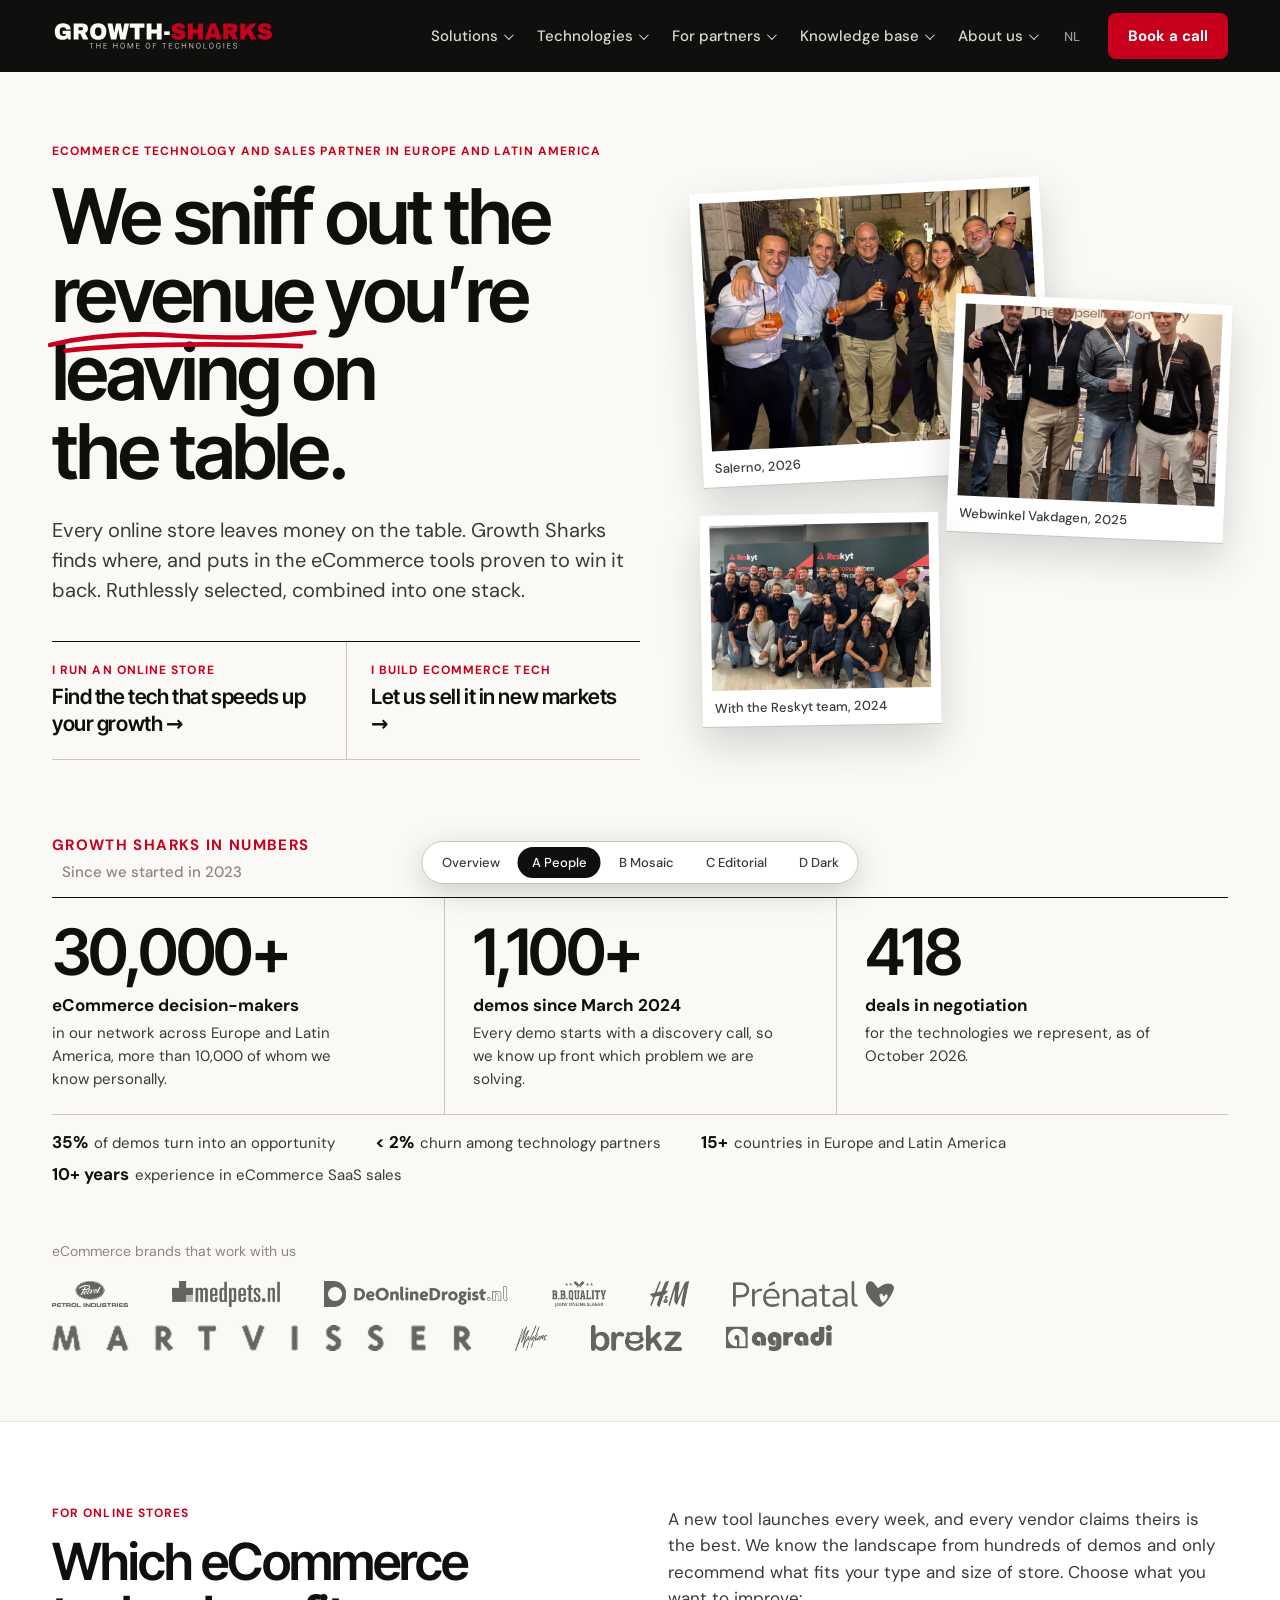
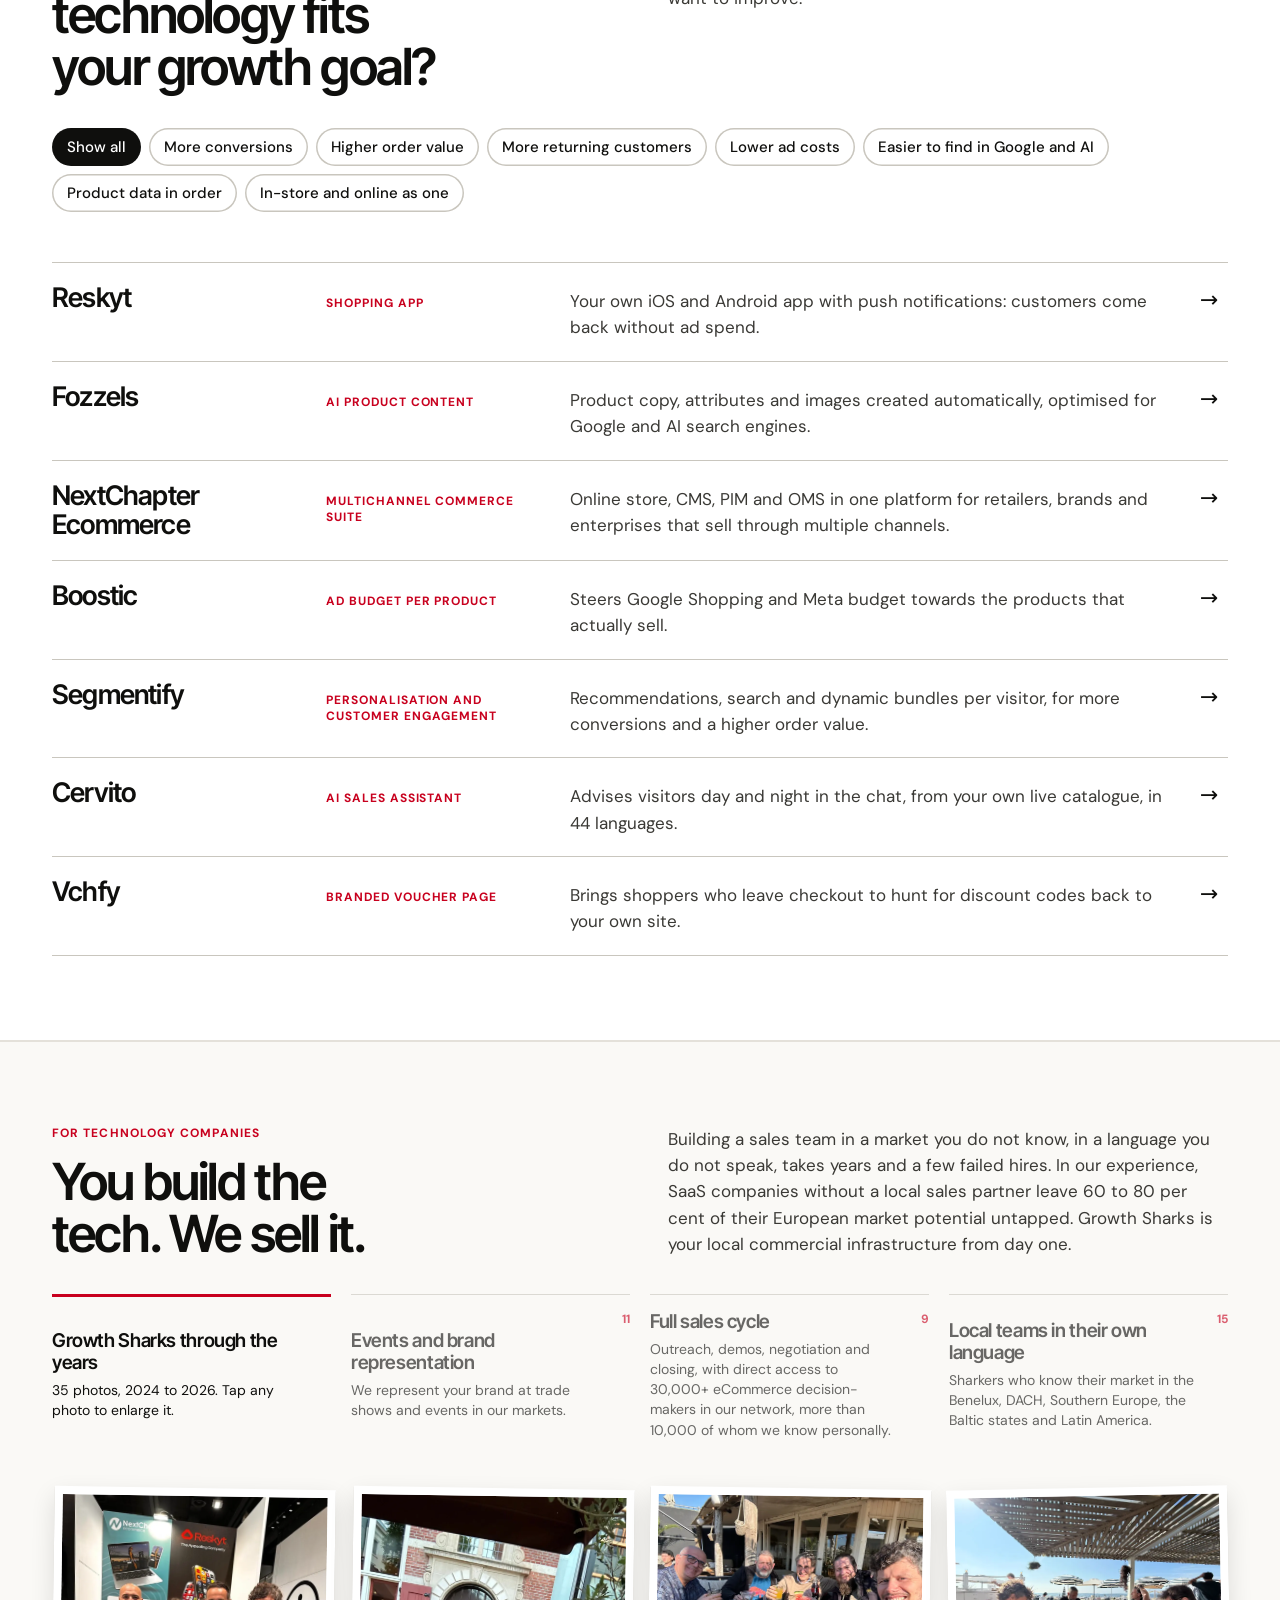
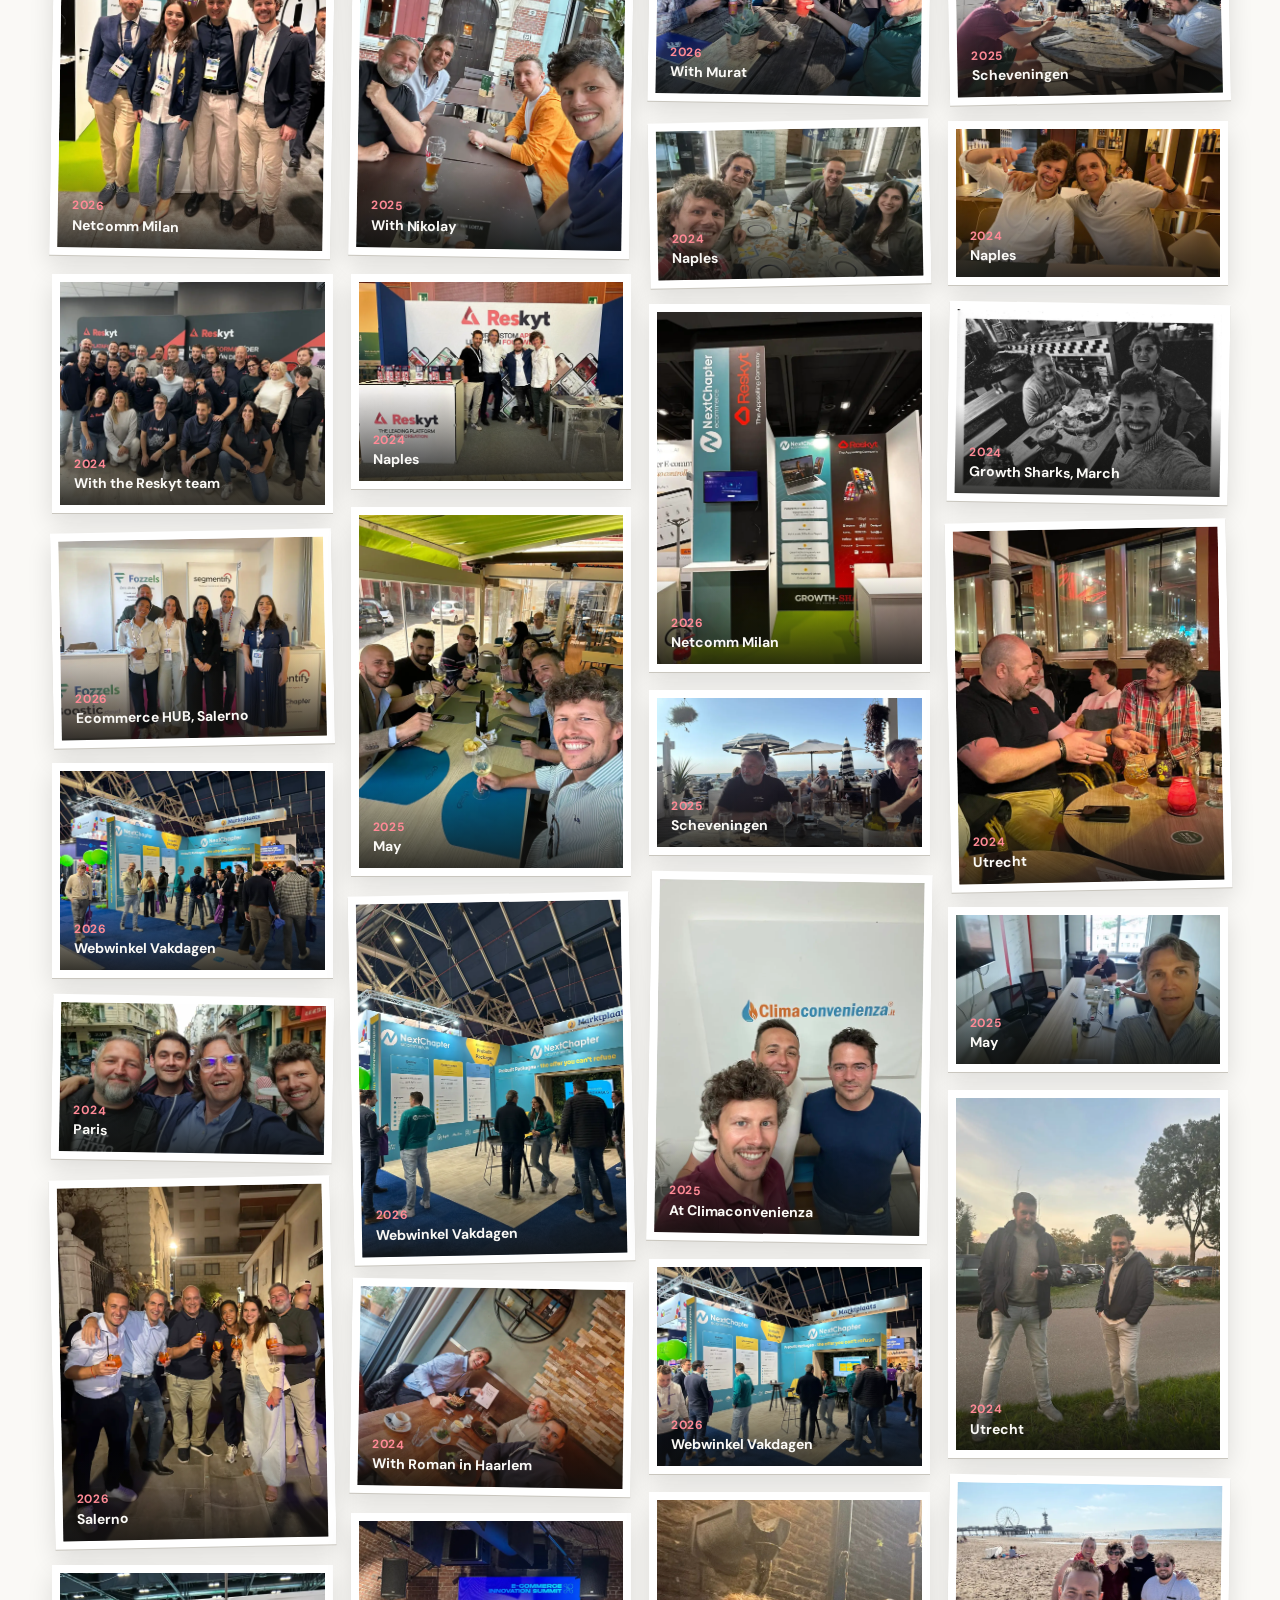
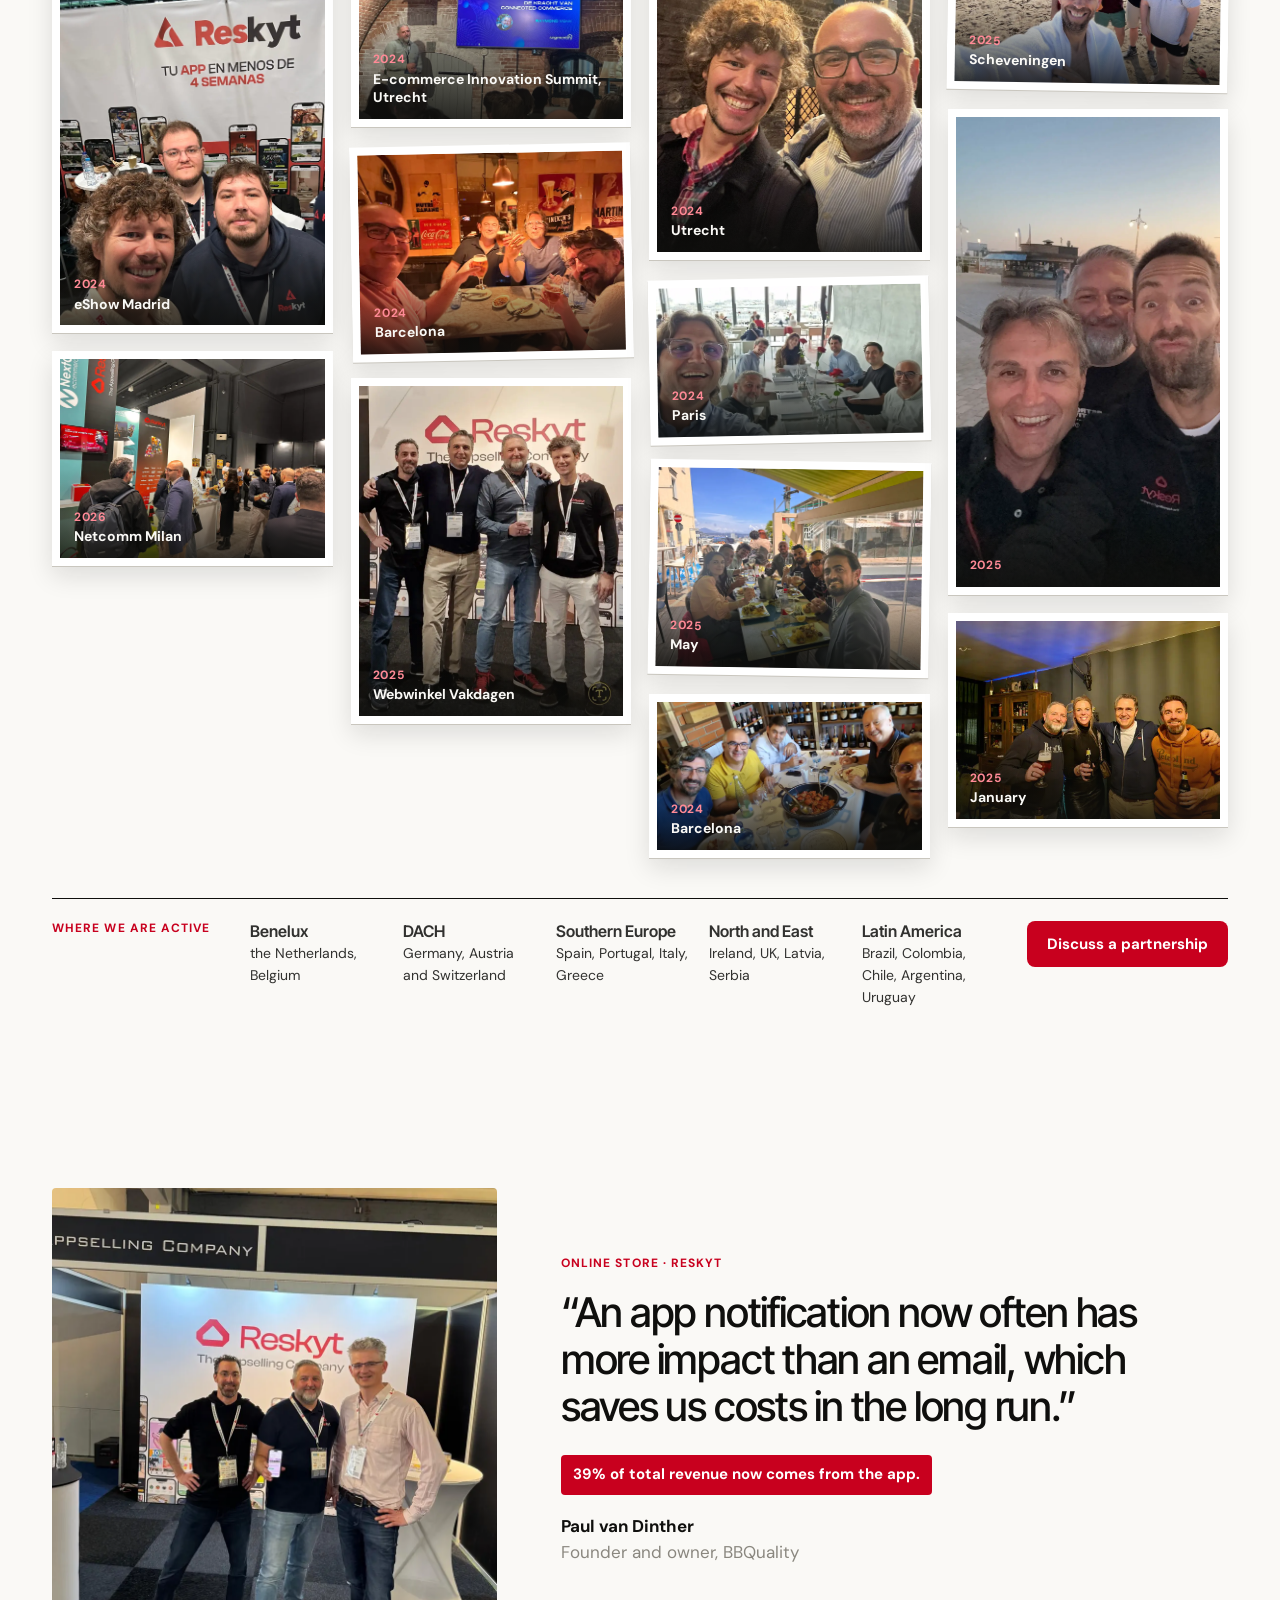
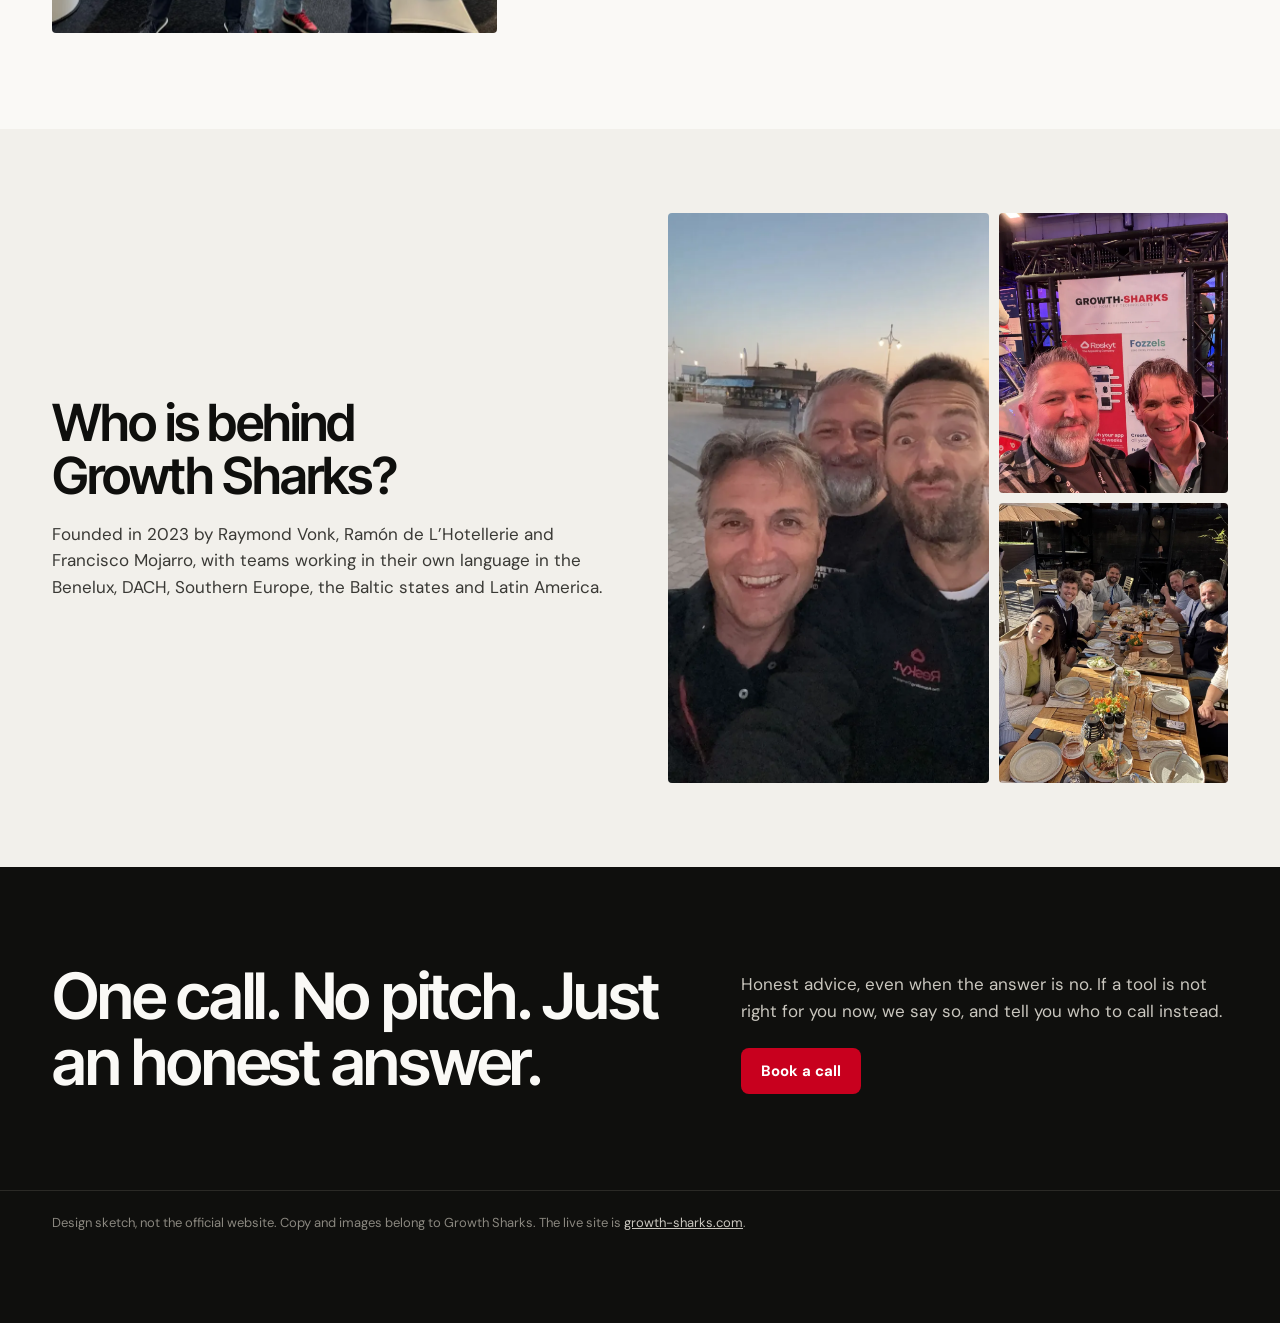
==== commit b34f727e: "Photo captions in the live-site style" ====
--- a/a-people.html
+++ b/a-people.html
@@ -85,11 +85,11 @@
 }
 /* Proof wall as prints on a table */
 .wall2{column-gap:18px;padding-top:6px}
-.wall2 figure{background:#fff;padding:8px 8px 0;margin-bottom:18px;box-shadow:0 1px 0 var(--line-2),0 10px 24px rgba(15,15,13,.12);transition:transform .2s}
+.wall2 figure{background:#fff;padding:8px;margin-bottom:18px;box-shadow:0 1px 0 var(--line-2),0 10px 24px rgba(15,15,13,.12);transition:transform .2s}
 .wall2 figure:nth-child(3n){transform:rotate(-1.1deg)}
 .wall2 figure:nth-child(4n+1){transform:rotate(.9deg)}
 .wall2 figure:hover{transform:none;z-index:2}
-.wall2 figcaption{padding:9px 2px 10px}
+.wall2 figcaption{left:8px;right:8px;bottom:8px}
 </style>
 </head>
 <body>
@@ -167,41 +167,41 @@
     <button type="button" data-show="local" aria-pressed="false"><b>Local teams in their own language</b><span>Sharkers who know their market in the Benelux, DACH, Southern Europe, the Baltic states and Latin America.</span><i>15</i></button>
   </div>
   <div class="wall2">
-    <figure data-tag="ev" data-year="2026"><button type="button" aria-label="Enlarge photo: Netcomm Milan, 2026"><img src="assets/img/proof/2026-35.webp" width="1100" height="1466" loading="lazy" alt="Netcomm Milan, 2026"></button><figcaption>Netcomm Milan, 2026</figcaption></figure>
-    <figure data-tag="sales" data-year="2024"><button type="button" aria-label="Enlarge photo: With the Reskyt team, November 2024"><img src="assets/img/proof/2024-07.webp" width="1100" height="924" loading="lazy" alt="With the Reskyt team, November 2024"></button><figcaption>With the Reskyt team, November 2024</figcaption></figure>
-    <figure data-tag="ev" data-year="2026"><button type="button" aria-label="Enlarge photo: Hub Salerno, September 2026"><img src="assets/img/proof/2026-33.webp" width="1100" height="826" loading="lazy" alt="Hub Salerno, September 2026"></button><figcaption>Hub Salerno, September 2026</figcaption></figure>
-    <figure data-tag="ev" data-year="2026"><button type="button" aria-label="Enlarge photo: Webwinkel Vakdagen, March 2026"><img src="assets/img/proof/2026-41.webp" width="1100" height="826" loading="lazy" alt="Webwinkel Vakdagen, March 2026"></button><figcaption>Webwinkel Vakdagen, March 2026</figcaption></figure>
-    <figure data-tag="sales" data-year="2024"><button type="button" aria-label="Enlarge photo: Paris, May 2024"><img src="assets/img/proof/2024-05.webp" width="1100" height="618" loading="lazy" alt="Paris, May 2024"></button><figcaption>Paris, May 2024</figcaption></figure>
-    <figure data-tag="local" data-year="2026"><button type="button" aria-label="Enlarge photo: Salerno, September 2026"><img src="assets/img/proof/2026-34.webp" width="1100" height="1466" loading="lazy" alt="Salerno, September 2026"></button><figcaption>Salerno, September 2026</figcaption></figure>
-    <figure data-tag="ev" data-year="2024"><button type="button" aria-label="Enlarge photo: eShow Madrid, 2024"><img src="assets/img/proof/2024-00.webp" width="1100" height="1466" loading="lazy" alt="eShow Madrid, 2024"></button><figcaption>eShow Madrid, 2024</figcaption></figure>
-    <figure data-tag="ev" data-year="2026"><button type="button" aria-label="Enlarge photo: Netcomm Milan, 2026"><img src="assets/img/proof/2026-36.webp" width="1100" height="826" loading="lazy" alt="Netcomm Milan, 2026"></button><figcaption>Netcomm Milan, 2026</figcaption></figure>
-    <figure data-tag="sales" data-year="2025"><button type="button" aria-label="Enlarge photo: May 2025"><img src="assets/img/proof/2025-24.webp" width="1100" height="1466" loading="lazy" alt="May 2025"></button><figcaption>May 2025</figcaption></figure>
-    <figure data-tag="ev" data-year="2024"><button type="button" aria-label="Enlarge photo: Naples, September 2024"><img src="assets/img/proof/2024-02.webp" width="1100" height="826" loading="lazy" alt="Naples, September 2024"></button><figcaption>Naples, September 2024</figcaption></figure>
-    <figure data-tag="local" data-year="2025"><button type="button" aria-label="Enlarge photo: May 2025"><img src="assets/img/proof/2025-30.webp" width="1100" height="1466" loading="lazy" alt="May 2025"></button><figcaption>May 2025</figcaption></figure>
-    <figure data-tag="ev" data-year="2026"><button type="button" aria-label="Enlarge photo: Webwinkel Vakdagen, March 2026"><img src="assets/img/proof/2026-42.webp" width="1100" height="1466" loading="lazy" alt="Webwinkel Vakdagen, March 2026"></button><figcaption>Webwinkel Vakdagen, March 2026</figcaption></figure>
-    <figure data-tag="sales" data-year="2024"><button type="button" aria-label="Enlarge photo: Haarlem, October 2024"><img src="assets/img/proof/2024-08.webp" width="1100" height="826" loading="lazy" alt="Haarlem, October 2024"></button><figcaption>Haarlem, October 2024</figcaption></figure>
-    <figure data-tag="ev" data-year="2024"><button type="button" aria-label="Enlarge photo: E-commerce Innovation Summit, Utrecht, October 2024"><img src="assets/img/proof/2024-11.webp" width="1100" height="826" loading="lazy" alt="E-commerce Innovation Summit, Utrecht, October 2024"></button><figcaption>E-commerce Innovation Summit, Utrecht, October 2024</figcaption></figure>
-    <figure data-tag="local" data-year="2024"><button type="button" aria-label="Enlarge photo: Barcelona, June 2024"><img src="assets/img/proof/2024-13.webp" width="1100" height="826" loading="lazy" alt="Barcelona, June 2024"></button><figcaption>Barcelona, June 2024</figcaption></figure>
-    <figure data-tag="ev" data-year="2025"><button type="button" aria-label="Enlarge photo: Webwinkel Vakdagen, 2025"><img src="assets/img/proof/2025-25.webp" width="800" height="998" loading="lazy" alt="Webwinkel Vakdagen, 2025"></button><figcaption>Webwinkel Vakdagen, 2025</figcaption></figure>
-    <figure data-tag="sales" data-year="2026"><button type="button" aria-label="Enlarge photo: March 2026"><img src="assets/img/proof/2026-32.webp" width="1100" height="826" loading="lazy" alt="March 2026"></button><figcaption>March 2026</figcaption></figure>
-    <figure data-tag="local" data-year="2024"><button type="button" aria-label="Enlarge photo: Naples, September 2024"><img src="assets/img/proof/2024-03.webp" width="1100" height="620" loading="lazy" alt="Naples, September 2024"></button><figcaption>Naples, September 2024</figcaption></figure>
-    <figure data-tag="ev" data-year="2026"><button type="button" aria-label="Enlarge photo: Netcomm Milan, 2026"><img src="assets/img/proof/2026-37.webp" width="1100" height="1466" loading="lazy" alt="Netcomm Milan, 2026"></button><figcaption>Netcomm Milan, 2026</figcaption></figure>
-    <figure data-tag="local" data-year="2025"><button type="button" aria-label="Enlarge photo: Scheveningen, 2025"><img src="assets/img/proof/2025-20.webp" width="1100" height="618" loading="lazy" alt="Scheveningen, 2025"></button><figcaption>Scheveningen, 2025</figcaption></figure>
-    <figure data-tag="sales" data-year="2025"><button type="button" aria-label="Enlarge photo: At Climaconvenienza, May 2025"><img src="assets/img/proof/2025-29.webp" width="1100" height="1466" loading="lazy" alt="At Climaconvenienza, May 2025"></button><figcaption>At Climaconvenienza, May 2025</figcaption></figure>
-    <figure data-tag="ev" data-year="2026"><button type="button" aria-label="Enlarge photo: Webwinkel Vakdagen, March 2026"><img src="assets/img/proof/2026-43.webp" width="1100" height="826" loading="lazy" alt="Webwinkel Vakdagen, March 2026"></button><figcaption>Webwinkel Vakdagen, March 2026</figcaption></figure>
-    <figure data-tag="local" data-year="2024"><button type="button" aria-label="Enlarge photo: Utrecht, October 2024"><img src="assets/img/proof/2024-09.webp" width="1100" height="1466" loading="lazy" alt="Utrecht, October 2024"></button><figcaption>Utrecht, October 2024</figcaption></figure>
-    <figure data-tag="sales" data-year="2024"><button type="button" aria-label="Enlarge photo: Paris, May 2024"><img src="assets/img/proof/2024-06.webp" width="1100" height="618" loading="lazy" alt="Paris, May 2024"></button><figcaption>Paris, May 2024</figcaption></figure>
-    <figure data-tag="local" data-year="2025"><button type="button" aria-label="Enlarge photo: May 2025"><img src="assets/img/proof/2025-31.webp" width="1100" height="826" loading="lazy" alt="May 2025"></button><figcaption>May 2025</figcaption></figure>
-    <figure data-tag="local" data-year="2024"><button type="button" aria-label="Enlarge photo: Barcelona, June 2024"><img src="assets/img/proof/2024-14.webp" width="1100" height="618" loading="lazy" alt="Barcelona, June 2024"></button><figcaption>Barcelona, June 2024</figcaption></figure>
-    <figure data-tag="local" data-year="2025"><button type="button" aria-label="Enlarge photo: Scheveningen, 2025"><img src="assets/img/proof/2025-22.webp" width="1100" height="826" loading="lazy" alt="Scheveningen, 2025"></button><figcaption>Scheveningen, 2025</figcaption></figure>
-    <figure data-tag="local" data-year="2024"><button type="button" aria-label="Enlarge photo: Naples, September 2024"><img src="assets/img/proof/2024-04.webp" width="1100" height="618" loading="lazy" alt="Naples, September 2024"></button><figcaption>Naples, September 2024</figcaption></figure>
-    <figure data-tag="sales" data-year="2024"><button type="button" aria-label="Enlarge photo: March 2024"><img src="assets/img/proof/2024-01.webp" width="1100" height="764" loading="lazy" alt="March 2024"></button><figcaption>March 2024</figcaption></figure>
-    <figure data-tag="local" data-year="2024"><button type="button" aria-label="Enlarge photo: Utrecht, October 2024"><img src="assets/img/proof/2024-12.webp" width="1100" height="1466" loading="lazy" alt="Utrecht, October 2024"></button><figcaption>Utrecht, October 2024</figcaption></figure>
-    <figure data-tag="sales" data-year="2025"><button type="button" aria-label="Enlarge photo: May 2025"><img src="assets/img/proof/2025-28.webp" width="1100" height="618" loading="lazy" alt="May 2025"></button><figcaption>May 2025</figcaption></figure>
-    <figure data-tag="local" data-year="2024"><button type="button" aria-label="Enlarge photo: Utrecht, October 2024"><img src="assets/img/proof/2024-10.webp" width="1100" height="1466" loading="lazy" alt="Utrecht, October 2024"></button><figcaption>Utrecht, October 2024</figcaption></figure>
-    <figure data-tag="local" data-year="2025"><button type="button" aria-label="Enlarge photo: Scheveningen, 2025"><img src="assets/img/proof/2025-21.webp" width="1100" height="826" loading="lazy" alt="Scheveningen, 2025"></button><figcaption>Scheveningen, 2025</figcaption></figure>
-    <figure data-tag="local" data-year="2025"><button type="button" aria-label="Enlarge photo: 2025"><img src="assets/img/proof/2025-15.webp" width="1100" height="1954" loading="lazy" alt="2025"></button><figcaption>2025</figcaption></figure>
-    <figure data-tag="local" data-year="2025"><button type="button" aria-label="Enlarge photo: January 2025"><img src="assets/img/proof/2025-23.webp" width="800" height="600" loading="lazy" alt="January 2025"></button><figcaption>January 2025</figcaption></figure>
+    <figure data-tag="ev" data-year="2026"><button type="button" aria-label="Enlarge photo: Netcomm Milan, 2026"><img src="assets/img/proof/2026-35.webp" width="1100" height="1466" loading="lazy" alt="Netcomm Milan (2026)"></button><figcaption><span>2026</span>Netcomm Milan</figcaption></figure>
+    <figure data-tag="sales" data-year="2024"><button type="button" aria-label="Enlarge photo: With the Reskyt team, 2024"><img src="assets/img/proof/2024-07.webp" width="1100" height="924" loading="lazy" alt="With the Reskyt team (2024)"></button><figcaption><span>2024</span>With the Reskyt team</figcaption></figure>
+    <figure data-tag="ev" data-year="2026"><button type="button" aria-label="Enlarge photo: Ecommerce HUB, Salerno, 2026"><img src="assets/img/proof/2026-33.webp" width="1100" height="826" loading="lazy" alt="Ecommerce HUB, Salerno (2026)"></button><figcaption><span>2026</span>Ecommerce HUB, Salerno</figcaption></figure>
+    <figure data-tag="ev" data-year="2026"><button type="button" aria-label="Enlarge photo: Webwinkel Vakdagen, 2026"><img src="assets/img/proof/2026-41.webp" width="1100" height="826" loading="lazy" alt="Webwinkel Vakdagen (2026)"></button><figcaption><span>2026</span>Webwinkel Vakdagen</figcaption></figure>
+    <figure data-tag="sales" data-year="2024"><button type="button" aria-label="Enlarge photo: Paris, 2024"><img src="assets/img/proof/2024-05.webp" width="1100" height="618" loading="lazy" alt="Paris (2024)"></button><figcaption><span>2024</span>Paris</figcaption></figure>
+    <figure data-tag="local" data-year="2026"><button type="button" aria-label="Enlarge photo: Salerno, 2026"><img src="assets/img/proof/2026-34.webp" width="1100" height="1466" loading="lazy" alt="Salerno (2026)"></button><figcaption><span>2026</span>Salerno</figcaption></figure>
+    <figure data-tag="ev" data-year="2024"><button type="button" aria-label="Enlarge photo: eShow Madrid, 2024"><img src="assets/img/proof/2024-00.webp" width="1100" height="1466" loading="lazy" alt="eShow Madrid (2024)"></button><figcaption><span>2024</span>eShow Madrid</figcaption></figure>
+    <figure data-tag="ev" data-year="2026"><button type="button" aria-label="Enlarge photo: Netcomm Milan, 2026"><img src="assets/img/proof/2026-36.webp" width="1100" height="826" loading="lazy" alt="Netcomm Milan (2026)"></button><figcaption><span>2026</span>Netcomm Milan</figcaption></figure>
+    <figure data-tag="sales" data-year="2025"><button type="button" aria-label="Enlarge photo: With Nikolay, 2025"><img src="assets/img/proof/2025-24.webp" width="1100" height="1466" loading="lazy" alt="With Nikolay (2025)"></button><figcaption><span>2025</span>With Nikolay</figcaption></figure>
+    <figure data-tag="ev" data-year="2024"><button type="button" aria-label="Enlarge photo: Naples, 2024"><img src="assets/img/proof/2024-02.webp" width="1100" height="826" loading="lazy" alt="Naples (2024)"></button><figcaption><span>2024</span>Naples</figcaption></figure>
+    <figure data-tag="local" data-year="2025"><button type="button" aria-label="Enlarge photo: May, 2025"><img src="assets/img/proof/2025-30.webp" width="1100" height="1466" loading="lazy" alt="May (2025)"></button><figcaption><span>2025</span>May</figcaption></figure>
+    <figure data-tag="ev" data-year="2026"><button type="button" aria-label="Enlarge photo: Webwinkel Vakdagen, 2026"><img src="assets/img/proof/2026-42.webp" width="1100" height="1466" loading="lazy" alt="Webwinkel Vakdagen (2026)"></button><figcaption><span>2026</span>Webwinkel Vakdagen</figcaption></figure>
+    <figure data-tag="sales" data-year="2024"><button type="button" aria-label="Enlarge photo: With Roman in Haarlem, 2024"><img src="assets/img/proof/2024-08.webp" width="1100" height="826" loading="lazy" alt="With Roman in Haarlem (2024)"></button><figcaption><span>2024</span>With Roman in Haarlem</figcaption></figure>
+    <figure data-tag="ev" data-year="2024"><button type="button" aria-label="Enlarge photo: E-commerce Innovation Summit, Utrecht, 2024"><img src="assets/img/proof/2024-11.webp" width="1100" height="826" loading="lazy" alt="E-commerce Innovation Summit, Utrecht (2024)"></button><figcaption><span>2024</span>E-commerce Innovation Summit, Utrecht</figcaption></figure>
+    <figure data-tag="local" data-year="2024"><button type="button" aria-label="Enlarge photo: Barcelona, 2024"><img src="assets/img/proof/2024-13.webp" width="1100" height="826" loading="lazy" alt="Barcelona (2024)"></button><figcaption><span>2024</span>Barcelona</figcaption></figure>
+    <figure data-tag="ev" data-year="2025"><button type="button" aria-label="Enlarge photo: Webwinkel Vakdagen, 2025"><img src="assets/img/proof/2025-25.webp" width="800" height="998" loading="lazy" alt="Webwinkel Vakdagen (2025)"></button><figcaption><span>2025</span>Webwinkel Vakdagen</figcaption></figure>
+    <figure data-tag="sales" data-year="2026"><button type="button" aria-label="Enlarge photo: With Murat, 2026"><img src="assets/img/proof/2026-32.webp" width="1100" height="826" loading="lazy" alt="With Murat (2026)"></button><figcaption><span>2026</span>With Murat</figcaption></figure>
+    <figure data-tag="local" data-year="2024"><button type="button" aria-label="Enlarge photo: Naples, 2024"><img src="assets/img/proof/2024-03.webp" width="1100" height="620" loading="lazy" alt="Naples (2024)"></button><figcaption><span>2024</span>Naples</figcaption></figure>
+    <figure data-tag="ev" data-year="2026"><button type="button" aria-label="Enlarge photo: Netcomm Milan, 2026"><img src="assets/img/proof/2026-37.webp" width="1100" height="1466" loading="lazy" alt="Netcomm Milan (2026)"></button><figcaption><span>2026</span>Netcomm Milan</figcaption></figure>
+    <figure data-tag="local" data-year="2025"><button type="button" aria-label="Enlarge photo: Scheveningen, 2025"><img src="assets/img/proof/2025-20.webp" width="1100" height="618" loading="lazy" alt="Scheveningen (2025)"></button><figcaption><span>2025</span>Scheveningen</figcaption></figure>
+    <figure data-tag="sales" data-year="2025"><button type="button" aria-label="Enlarge photo: At Climaconvenienza, 2025"><img src="assets/img/proof/2025-29.webp" width="1100" height="1466" loading="lazy" alt="At Climaconvenienza (2025)"></button><figcaption><span>2025</span>At Climaconvenienza</figcaption></figure>
+    <figure data-tag="ev" data-year="2026"><button type="button" aria-label="Enlarge photo: Webwinkel Vakdagen, 2026"><img src="assets/img/proof/2026-43.webp" width="1100" height="826" loading="lazy" alt="Webwinkel Vakdagen (2026)"></button><figcaption><span>2026</span>Webwinkel Vakdagen</figcaption></figure>
+    <figure data-tag="local" data-year="2024"><button type="button" aria-label="Enlarge photo: Utrecht, 2024"><img src="assets/img/proof/2024-09.webp" width="1100" height="1466" loading="lazy" alt="Utrecht (2024)"></button><figcaption><span>2024</span>Utrecht</figcaption></figure>
+    <figure data-tag="sales" data-year="2024"><button type="button" aria-label="Enlarge photo: Paris, 2024"><img src="assets/img/proof/2024-06.webp" width="1100" height="618" loading="lazy" alt="Paris (2024)"></button><figcaption><span>2024</span>Paris</figcaption></figure>
+    <figure data-tag="local" data-year="2025"><button type="button" aria-label="Enlarge photo: May, 2025"><img src="assets/img/proof/2025-31.webp" width="1100" height="826" loading="lazy" alt="May (2025)"></button><figcaption><span>2025</span>May</figcaption></figure>
+    <figure data-tag="local" data-year="2024"><button type="button" aria-label="Enlarge photo: Barcelona, 2024"><img src="assets/img/proof/2024-14.webp" width="1100" height="618" loading="lazy" alt="Barcelona (2024)"></button><figcaption><span>2024</span>Barcelona</figcaption></figure>
+    <figure data-tag="local" data-year="2025"><button type="button" aria-label="Enlarge photo: Scheveningen, 2025"><img src="assets/img/proof/2025-22.webp" width="1100" height="826" loading="lazy" alt="Scheveningen (2025)"></button><figcaption><span>2025</span>Scheveningen</figcaption></figure>
+    <figure data-tag="local" data-year="2024"><button type="button" aria-label="Enlarge photo: Naples, 2024"><img src="assets/img/proof/2024-04.webp" width="1100" height="618" loading="lazy" alt="Naples (2024)"></button><figcaption><span>2024</span>Naples</figcaption></figure>
+    <figure data-tag="sales" data-year="2024"><button type="button" aria-label="Enlarge photo: Growth Sharks, March, 2024"><img src="assets/img/proof/2024-01.webp" width="1100" height="764" loading="lazy" alt="Growth Sharks, March (2024)"></button><figcaption><span>2024</span>Growth Sharks, March</figcaption></figure>
+    <figure data-tag="local" data-year="2024"><button type="button" aria-label="Enlarge photo: Utrecht, 2024"><img src="assets/img/proof/2024-12.webp" width="1100" height="1466" loading="lazy" alt="Utrecht (2024)"></button><figcaption><span>2024</span>Utrecht</figcaption></figure>
+    <figure data-tag="sales" data-year="2025"><button type="button" aria-label="Enlarge photo: May, 2025"><img src="assets/img/proof/2025-28.webp" width="1100" height="618" loading="lazy" alt="May (2025)"></button><figcaption><span>2025</span>May</figcaption></figure>
+    <figure data-tag="local" data-year="2024"><button type="button" aria-label="Enlarge photo: Utrecht, 2024"><img src="assets/img/proof/2024-10.webp" width="1100" height="1466" loading="lazy" alt="Utrecht (2024)"></button><figcaption><span>2024</span>Utrecht</figcaption></figure>
+    <figure data-tag="local" data-year="2025"><button type="button" aria-label="Enlarge photo: Scheveningen, 2025"><img src="assets/img/proof/2025-21.webp" width="1100" height="826" loading="lazy" alt="Scheveningen (2025)"></button><figcaption><span>2025</span>Scheveningen</figcaption></figure>
+    <figure data-tag="local" data-year="2025"><button type="button" aria-label="Enlarge photo: 2025"><img src="assets/img/proof/2025-15.webp" width="1100" height="1954" loading="lazy" alt="2025"></button><figcaption><span>2025</span></figcaption></figure>
+    <figure data-tag="local" data-year="2025"><button type="button" aria-label="Enlarge photo: January, 2025"><img src="assets/img/proof/2025-23.webp" width="800" height="600" loading="lazy" alt="January (2025)"></button><figcaption><span>2025</span>January</figcaption></figure>
   </div>
   <div class="active">
     <p class="eyebrow">Where we are active</p>
--- a/base.css
+++ b/base.css
@@ -73,7 +73,9 @@
 .wall2 button{display:block;width:100%;padding:0;border:0;background:var(--paper-2);cursor:zoom-in;overflow:hidden}
 .wall2 img{width:100%;height:auto;transition:transform .25s,filter .25s}
 .wall2 button:hover img{transform:scale(1.03)}
-.wall2 figcaption{font:500 12px/1.3 var(--body);color:var(--ink-3);padding:7px 0 2px}
+.wall2 figcaption{position:absolute;left:0;right:0;bottom:0;padding:40px 14px 12px;background:linear-gradient(180deg,transparent,rgba(15,15,13,.82));color:#faf9f6;font:600 14px/1.35 var(--body);pointer-events:none}
+.wall2 figcaption span,.lb p span{display:block;font-size:12px;font-weight:600;letter-spacing:.06em;color:#ff8a96;margin-bottom:2px}
+.lb p span{display:inline;margin:0 8px 0 0;font-size:inherit;letter-spacing:0}
 .active{margin-top:40px;padding-top:22px;border-top:1.5px solid currentColor;display:grid;grid-template-columns:170px 1fr auto;gap:28px;align-items:start}
 .active ul{display:grid;grid-template-columns:repeat(5,1fr);gap:16px;font-size:14px;opacity:.85}
 .active li b{display:block;font:600 16px var(--head);margin-bottom:2px;opacity:1}
@@ -82,7 +84,7 @@
 .lb.show{display:flex}
 .lb img{max-width:100%;max-height:calc(100vh - 150px);width:auto;height:auto}
 .lb p{position:absolute;left:0;right:0;bottom:22px;text-align:center;color:#fff;font:500 15px var(--body)}
-.lb p span{opacity:.6;margin-left:12px}
+.lb p i{font-style:normal;opacity:.6;margin-left:12px}
 .lb button{position:absolute;background:none;border:0;color:#fff;font:400 34px/1 var(--body);cursor:pointer;padding:14px;opacity:.75}
 .lb button:hover{opacity:1}
 .lb .x{right:10px;top:8px}
@@ -142,6 +144,7 @@
   .tabs{grid-template-columns:1fr 1fr}
   .wall2{column-count:2;column-gap:8px}
   .wall2 figure{margin-bottom:8px}
+  .wall2 figcaption{padding:28px 10px 9px;font-size:13px}
   .active{grid-template-columns:1fr;gap:14px}
   .active ul{grid-template-columns:1fr 1fr}
   .lb{padding:50px 8px}
